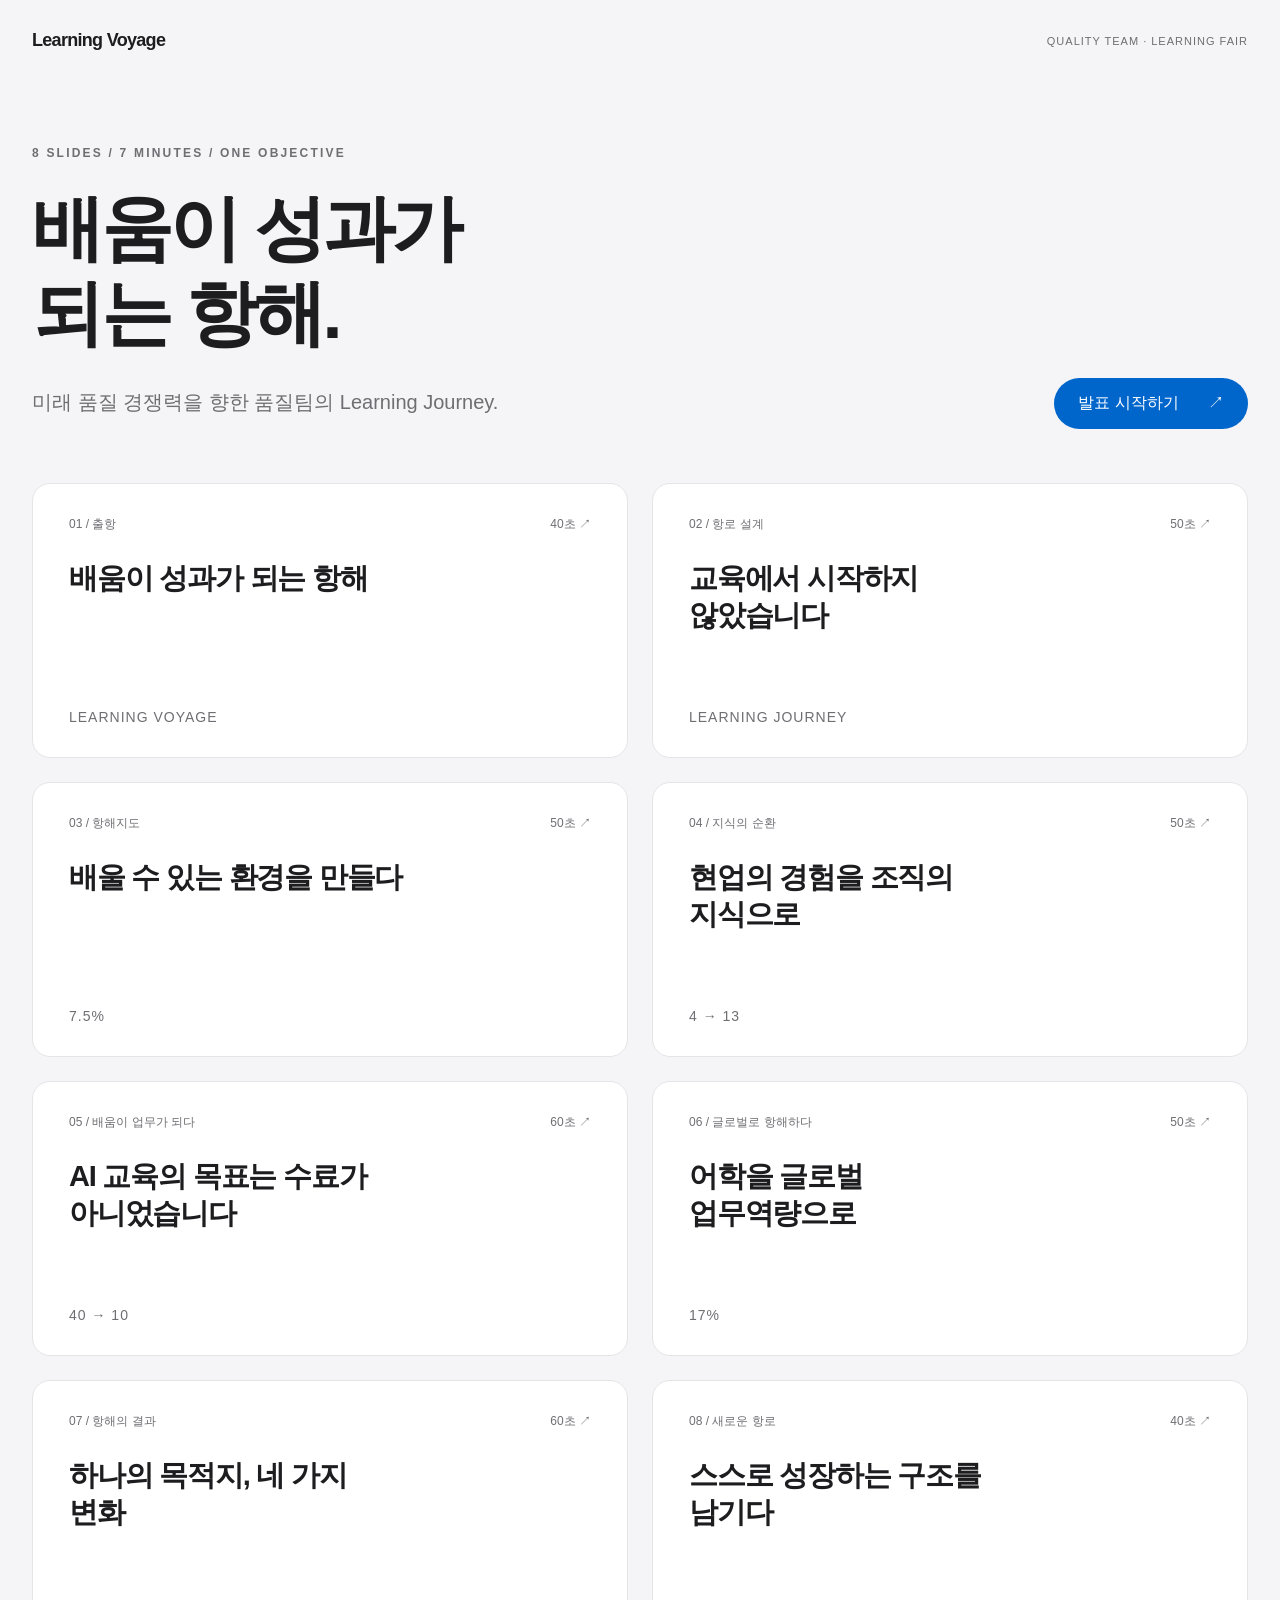
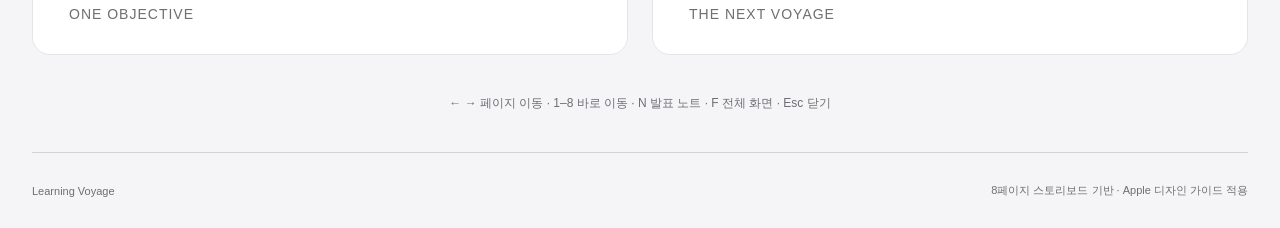
==== index.html @ b7f219a5 "Add eight-page Learning Voyage web presentation" ====
<!doctype html><html lang="ko"><head><meta charset="utf-8"><meta name="viewport" content="width=device-width,initial-scale=1"><title>Learning Voyage — 러닝페어</title><link rel="stylesheet" href="assets/style.css"></head><body class="overview"><header><a href="index.html">Learning Voyage</a><span>QUALITY TEAM · LEARNING FAIR</span></header><main><p class="eyebrow">8 SLIDES / 7 MINUTES / ONE OBJECTIVE</p><h1>배움이 성과가<br>되는 항해.</h1><div class="overview-intro"><p>미래 품질 경쟁력을 향한 품질팀의 Learning Journey.</p><a class="start" href="slide-01.html">발표 시작하기 <span>↗</span></a></div><div class="overview-grid"><a class="overview-card light" href="slide-01.html"><div><span>01 / 출항</span><span>40초 ↗</span></div><h2>배움이 성과가 되는 항해</h2><span class="card-caption">LEARNING VOYAGE</span></a><a class="overview-card light" href="slide-02.html"><div><span>02 / 항로 설계</span><span>50초 ↗</span></div><h2>교육에서 시작하지 않았습니다</h2><span class="card-caption">LEARNING JOURNEY</span></a><a class="overview-card light" href="slide-03.html"><div><span>03 / 항해지도</span><span>50초 ↗</span></div><h2>배울 수 있는 환경을 만들다</h2><span class="card-caption">7.5%</span></a><a class="overview-card light" href="slide-04.html"><div><span>04 / 지식의 순환</span><span>50초 ↗</span></div><h2>현업의 경험을 조직의 지식으로</h2><span class="card-caption">4 → 13</span></a><a class="overview-card light" href="slide-05.html"><div><span>05 / 배움이 업무가 되다</span><span>60초 ↗</span></div><h2>AI 교육의 목표는 수료가 아니었습니다</h2><span class="card-caption">40 → 10</span></a><a class="overview-card light" href="slide-06.html"><div><span>06 / 글로벌로 항해하다</span><span>50초 ↗</span></div><h2>어학을 글로벌 업무역량으로</h2><span class="card-caption">17%</span></a><a class="overview-card light" href="slide-07.html"><div><span>07 / 항해의 결과</span><span>60초 ↗</span></div><h2>하나의 목적지, 네 가지 변화</h2><span class="card-caption">ONE OBJECTIVE</span></a><a class="overview-card light" href="slide-08.html"><div><span>08 / 새로운 항로</span><span>40초 ↗</span></div><h2>스스로 성장하는 구조를 남기다</h2><span class="card-caption">THE NEXT VOYAGE</span></a></div><p class="help">← → 페이지 이동 · 1–8 바로 이동 · N 발표 노트 · F 전체 화면 · Esc 닫기</p></main><footer>Learning Voyage <span>8페이지 스토리보드 기반 · Apple 디자인 가이드 적용</span></footer></body></html>
---- assets/style.css ----
:root{--blue:#0066cc;--ink:#1d1d1f;--muted:#6e6e73;--paper:#f5f5f7;--line:#d2d2d7;--white:#fff;--dark:#272729}*{box-sizing:border-box}body{margin:0;color:var(--ink);font-family:-apple-system,BlinkMacSystemFont,'SF Pro Display','Segoe UI','Noto Sans CJK KR','Malgun Gothic',sans-serif;-webkit-font-smoothing:antialiased}a{color:inherit;text-decoration:none}button{font:inherit;cursor:pointer}a:focus-visible,button:focus-visible{outline:3px solid var(--blue);outline-offset:5px}button:active,.start:active{transform:scale(.95)}p,h1,h2,h3{margin:0}h1,h2,h3,strong,b{font-weight:600}h1{font-size:56px;letter-spacing:-2.7px;line-height:1.18;word-break:keep-all}h2{font-size:32px;line-height:1.3;letter-spacing:-1.2px}h3{font-size:21px;line-height:1.3;letter-spacing:-.6px}p{line-height:1.47}.presentation{background:#e8e8ed}.stage{height:calc(100dvh - 76px);min-height:400px;display:flex;align-items:center;justify-content:center;overflow:hidden}.slide{width:1440px;height:810px;flex-shrink:0;position:relative;padding:108px 80px 76px;background:var(--white);overflow:hidden;transform-origin:center center}.parchment{background:var(--paper)}.dark{background:var(--dark);color:var(--white);--blue:#2997ff;--muted:#b7b7bf;--line:#4b4b50}.slide-header,.slide-footer{position:absolute;left:80px;right:80px;display:flex;align-items:center;justify-content:space-between;font-size:13px;letter-spacing:.1px}.slide-header{top:33px}.slide-header>a{font-weight:600;font-size:16px;letter-spacing:-.4px}.slide-header a span{font-weight:400;color:var(--muted);margin-left:9px;font-size:13px}.slide-header>span{color:var(--muted)}.slide-footer{bottom:29px;color:var(--muted);font-size:11px;letter-spacing:1px}.slide-footer span:nth-child(2){letter-spacing:0}.eyebrow{font-size:12px;letter-spacing:2.2px;font-weight:600;color:var(--muted);margin-bottom:23px}.lead{font-size:24px;line-height:1.5;letter-spacing:-.7px;color:var(--muted);margin-top:21px}.lead strong{color:var(--ink)}.hero-copy{position:relative;z-index:1}.hero-copy h1{font-size:72px;letter-spacing:-3.8px}.hero-copy .lead{margin-top:29px;font-size:23px}.sea{position:absolute;right:-10px;bottom:132px;width:1050px;height:490px;pointer-events:none}.capabilities{position:absolute;bottom:99px;left:80px;right:80px;display:flex;justify-content:space-between;align-items:center;border-top:1px solid var(--line);padding-top:27px;font-size:18px}.capabilities>span{color:var(--muted);font-size:13px}.direction{display:flex;align-items:center;gap:18px;margin-top:54px;font-size:17px}.direction>span:not(.direction-rule){color:var(--muted);font-size:13px}.direction-rule{height:1px;background:var(--line);flex:1;margin:0 25px}.flow{display:flex;list-style:none;padding:0;margin:42px 0 0;gap:22px}.flow li{flex:1;position:relative;border-top:1px solid var(--line);padding-top:20px;min-width:0}.flow li:not(:last-child):after{content:'→';position:absolute;right:-17px;top:40px;color:var(--muted);font-size:17px}.step{display:block;color:var(--muted);font-size:11px;margin-bottom:11px;letter-spacing:1px}.flow strong{font-size:17px;letter-spacing:-.5px;line-height:1.5;display:block;word-break:keep-all}.flow small{display:block;font-size:13px;font-weight:400;color:var(--muted);margin-top:7px}.takeaway{margin-top:61px;font-size:23px;letter-spacing:-.7px;color:var(--muted)}.takeaway strong{color:var(--ink)}.split{display:grid;grid-template-columns:1fr 1fr;gap:72px}.learning{margin-top:22px;gap:100px}.learning .lead{font-size:23px;margin-top:10px}.tools{display:grid;grid-template-columns:1fr 1fr;gap:24px;margin-top:30px}.tools>div{border-top:1px solid var(--line);padding-top:18px}.tools span{font-size:10px;letter-spacing:1.6px;color:var(--muted)}.tools h3{font-size:19px;margin-top:10px}.tools p{font-size:13px;color:var(--muted);margin-top:8px;word-break:keep-all}.label{font-size:14px;color:var(--muted)}.metric{font-size:120px;letter-spacing:-7px;font-weight:600;line-height:1.08;font-variant-numeric:tabular-nums}.metric>span{font-size:42px;letter-spacing:-2px;margin-left:8px}.metric-panel .metric{font-size:95px;margin:6px 0 14px}.bars>div{display:flex;align-items:center;gap:14px;height:27px;font-size:12px}.bars span{width:64px;flex-shrink:0}.bars i{display:block;height:8px;background:var(--ink);border-radius:8px;max-width:300px}.bars>div:nth-child(2) i{background:#b4b4bb;max-width:164px}.bars b{font-weight:400}.secondary-stat{margin-top:18px;font-size:24px;font-weight:600}.secondary-stat span{font-size:12px;color:var(--muted);font-weight:400;margin-left:10px}.compact{margin-top:30px}.compact li{padding-top:12px}.compact .step{margin-bottom:6px}.compact li:after{top:29px!important}.knowledge{margin-top:23px;grid-template-columns:1.05fr 1fr;gap:94px}.orbit{width:425px;height:325px;position:relative;margin-left:43px;border:1px solid var(--line);border-radius:50%}.orbit-center{position:absolute;inset:104px 35px auto;text-align:center}.orbit-center>span{font-size:10px;letter-spacing:2px;color:var(--muted)}.orbit-center h2{margin-top:10px}.orbit-center p{font-size:14px;color:var(--muted);margin-top:8px}.node{position:absolute;background:var(--white);padding:12px 15px;font-size:16px;white-space:nowrap}.n1{top:-22px;left:136px}.n2{top:60px;right:-56px}.n3{bottom:55px;right:-28px}.n4{bottom:-23px;left:150px}.n5{bottom:55px;left:-39px}.n6{top:60px;left:-43px}.orbit-arrow{position:absolute;right:1px;top:142px;font-size:28px;color:var(--muted);background:var(--white)}.mini-stats{display:flex;gap:70px;margin-top:3px}.mini-stats p{font-size:14px;color:var(--muted)}.mini-stats b{display:block;color:var(--ink);font-size:51px;letter-spacing:-2px;margin-bottom:4px}.mini-stats b span{font-size:17px;margin-left:6px;letter-spacing:-.5px}.paper-stat{border-top:1px solid var(--line);padding-top:26px;margin-top:28px}.paper-stat p{font-size:92px;line-height:1.2;letter-spacing:-5px;margin:7px 0 8px}.paper-stat p>span{color:#a1a1a6}.paper-stat i{font-size:44px;font-style:normal;color:var(--muted);vertical-align:middle;margin:0 25px}.paper-stat small{font-size:24px;margin-left:12px}.footnote{font-size:13px;color:var(--muted);margin-top:38px;text-align:center}.ai-metrics{display:grid;grid-template-columns:1fr 240px 1fr;align-items:center;gap:44px;margin-top:20px}.ai-metrics .metric{font-size:146px;letter-spacing:-9px}.ai-metrics h3{font-size:25px;margin-top:4px}.ai-metrics>div>p:not(.metric){font-size:15px;color:var(--muted);margin-top:10px}.conversion{color:var(--muted);padding-top:9px;text-align:center}.conversion span{font-size:13px}.conversion svg{width:220px;margin-top:17px;stroke:var(--blue);stroke-width:1.5;fill:none}.ai-flow{margin-top:40px}.global{margin-top:29px;gap:72px;grid-template-columns:1fr 1.15fr}.global-number{position:relative;text-align:center;height:345px;padding-top:42px}.global-number .metric{position:relative;font-size:145px;letter-spacing:-9px}.global-number h3{position:relative;font-size:25px;margin-top:10px}.global-number>p:last-child{position:relative;font-size:15px;color:var(--muted);margin-top:9px}.globe{position:absolute;left:calc(50% - 167px);top:0;width:334px;height:334px;border:1px solid var(--line);border-radius:50%;opacity:.55}.globe i{position:absolute;inset:0 75px;border:1px solid var(--line);border-radius:50%}.globe i:nth-child(2){inset:65px 0}.globe i:nth-child(3){inset:116px 0}.global-copy{padding-top:10px}.global-copy h2{font-size:30px}.global-copy .lead{font-size:21px;margin-top:13px}.global-steps{margin-top:24px}.global-steps p{display:flex;gap:18px;padding:12px 0;border-top:1px solid var(--line);font-size:15px}.global-steps b{font-size:12px;color:var(--muted);padding-top:3px}.objective{position:absolute;right:80px;top:204px;font-size:21px;letter-spacing:-.5px}.objective>span{display:block;letter-spacing:2px;font-size:11px;color:var(--muted);margin-bottom:12px}.scoreboard{margin-top:37px}.scoreboard>div{display:grid;grid-template-columns:1fr 1.1fr 1.6fr;align-items:center;padding:19px 20px;border-bottom:1px solid var(--line);gap:25px}.scoreboard .table-head{font-size:11px;color:var(--muted);padding:0 20px 13px;letter-spacing:1px}.scoreboard h3{font-size:21px}.scoreboard p{font-size:19px;color:var(--muted);letter-spacing:-.5px}.scoreboard strong{font-size:31px;line-height:1.25;letter-spacing:-1.2px}.scoreboard small{font-size:16px;font-weight:400;letter-spacing:-.5px;margin-left:6px}.kr{display:flex;align-items:center;justify-content:space-between;margin-top:30px}.kr>span{font-size:11px;letter-spacing:1.5px;color:var(--muted)}.kr p{font-size:17px}.page-8 .sea{width:870px;height:425px;right:0;bottom:160px}.page-8 h1{font-size:62px;position:relative;z-index:1}.closing-lead{font-size:23px;margin-top:29px;position:relative;z-index:1}.closing-route{position:absolute;left:80px;right:80px;bottom:155px;font-size:18px;display:flex;justify-content:space-between;align-items:center;letter-spacing:-.4px}.closing-route span{color:var(--muted)}.next{position:absolute;bottom:86px;left:80px;right:80px;border-top:1px solid var(--line);padding-top:23px;display:flex;align-items:center;justify-content:space-between;font-size:13px;color:var(--muted)}.next>span{font-size:10px;letter-spacing:1.5px}.controls{height:76px;display:flex;align-items:center;justify-content:center;gap:8px;font-size:13px;color:var(--ink)}.controls a,.controls button{display:inline-flex;align-items:center;justify-content:center;min-width:44px;height:44px;border:0;border-radius:24px;background:transparent;padding:0 14px}.controls a:first-child{margin-right:18px;gap:8px}.controls button:disabled{opacity:.25;cursor:default}.controls #notes-toggle{margin-left:18px;background:#fff}.counter{font-size:12px;color:var(--muted);padding:0 12px}.controls #fullscreen{font-size:23px}.controls a:hover,.controls button:not(:disabled):hover{background:#fff;color:var(--blue)}#notes{position:fixed;bottom:85px;left:50%;transform:translateX(-50%);width:min(760px,calc(100% - 32px));background:var(--white);border:1px solid var(--line);border-radius:18px;padding:28px 32px;z-index:10;max-height:60dvh;overflow:auto}#notes>div{display:flex;justify-content:space-between;align-items:center}#notes h2{font-size:20px;letter-spacing:-.5px}#notes h2 span{font-size:12px;color:var(--muted);font-weight:400;margin-left:12px}#notes p{font-size:17px;line-height:1.8;margin-top:12px;word-break:keep-all}#notes-close{border:0;background:var(--paper);width:44px;height:44px;border-radius:50%;font-size:24px}.overview{background:var(--paper)}.overview>header,.overview>footer{max-width:1280px;margin:auto;display:flex;align-items:center;justify-content:space-between;padding:30px 0;font-size:13px}.overview>header>a{font-size:18px;font-weight:600;letter-spacing:-.7px}.overview>header>span,.overview>footer{color:var(--muted);font-size:11px;letter-spacing:1px}.overview main{max-width:1280px;margin:64px auto 0}.overview h1{font-size:72px;letter-spacing:-3.5px}.overview-intro{display:flex;align-items:center;justify-content:space-between;margin-top:22px;margin-bottom:54px}.overview-intro p{font-size:20px;color:var(--muted)}.start{background:var(--blue);color:var(--white);border-radius:999px;padding:15px 24px;font-size:16px}.start>span{margin-left:25px}.overview-grid{display:grid;grid-template-columns:repeat(2,1fr);gap:24px}.overview-card{display:flex;flex-direction:column;min-height:275px;background:var(--white);padding:32px 36px;border-radius:18px;border:1px solid #e5e5e8}.overview-card.dark{background:var(--dark);border-color:var(--dark)}.overview-card>div{display:flex;justify-content:space-between;font-size:12px;color:var(--muted)}.overview-card h2{font-size:29px;max-width:340px;margin:27px 0;word-break:keep-all}.card-caption{font-size:14px;letter-spacing:1px;color:var(--muted);margin-top:auto}.overview-card:hover{outline:2px solid var(--blue)}.help{text-align:center;color:var(--muted);font-size:12px;margin:40px 0}.overview>footer{border-top:1px solid var(--line);letter-spacing:0}
@media(min-width:761px){html:fullscreen .stage{height:100dvh}html:fullscreen .controls{position:fixed;bottom:0;left:50%;transform:translateX(-50%);height:60px;background:#f5f5f7ef;border-radius:30px;opacity:0;transition:opacity .2s}html:fullscreen .controls:hover,html:fullscreen .controls:focus-within{opacity:1}}
@media(max-width:1350px){.overview>header,.overview main,.overview>footer{margin-left:32px;margin-right:32px}}
@media(max-width:760px){.stage{display:block;height:auto;min-height:0;overflow:visible}.slide{width:100%;height:auto;min-height:calc(100dvh - 70px);padding:96px 25px 100px;transform:none!important;overflow:hidden}.slide-header,.slide-footer{left:25px;right:25px}.slide-header{top:25px}.slide-header a span{display:none}.slide-header>span{font-size:11px}.slide-footer{font-size:9px;letter-spacing:.3px;bottom:28px}.eyebrow{font-size:10px;letter-spacing:1.4px;margin-bottom:21px}h1,.hero-copy h1,.page-8 h1{font-size:39px;letter-spacing:-1.9px}.lead{font-size:20px}.page-1 .sea,.page-8 .sea{position:relative;width:calc(100% + 100px);height:auto;right:auto;bottom:auto;margin:0 -45px}.capabilities{position:static;display:grid;grid-template-columns:1fr 1fr;gap:18px;font-size:13px;padding-top:20px}.capabilities>span{grid-column:1/-1}.direction{margin-top:30px;display:grid;grid-template-columns:1fr 1.1fr;font-size:15px;gap:13px}.direction-rule{display:none}.flow{display:grid;grid-template-columns:1fr 1fr;gap:24px;margin-top:32px}.flow li:not(:last-child):after{display:none}.flow strong{font-size:15px}.takeaway{margin-top:35px;font-size:19px}.split{grid-template-columns:1fr;gap:34px}.learning{margin-top:20px}.tools{gap:16px}.tools h3{font-size:17px}.metric-panel{padding-top:25px;border-top:1px solid var(--line)}.metric-panel .metric{font-size:85px}.compact{grid-template-columns:repeat(3,1fr)}.compact strong{font-size:13px}.knowledge{gap:36px;margin-top:50px}.orbit{width:260px;height:260px;margin:0 auto}.orbit-center{inset:86px 0 auto}.orbit-center h2{font-size:25px}.orbit-center>span{font-size:8px}.orbit-center p{font-size:12px}.node{font-size:12px;padding:8px}.n1{left:80px;top:-16px}.n2{right:-28px;top:50px}.n3{right:-16px;bottom:44px}.n4{left:92px;bottom:-15px}.n5{left:-23px;bottom:44px}.n6{left:-25px;top:50px}.orbit-arrow{right:-7px;top:117px;font-size:22px}.mini-stats{gap:40px;justify-content:center;margin-top:8px}.paper-stat{text-align:center}.paper-stat p{font-size:78px}.footnote{font-size:11px;margin-top:27px}.ai-metrics{grid-template-columns:1fr;gap:24px;text-align:center;margin-top:35px}.ai-metrics .metric{font-size:115px}.ai-metrics h3{font-size:23px}.conversion{padding:0}.conversion svg{width:100px;display:block;margin:10px auto 0}.ai-flow{grid-template-columns:1fr 1fr}.global{gap:25px}.global-number{height:310px}.globe{width:300px;height:300px;left:calc(50% - 150px)}.global-number .metric{font-size:125px}.global-copy h2{font-size:29px}.global-steps p{font-size:14px}.objective{position:static;margin-top:24px;font-size:18px}.objective>span{margin-bottom:8px}.scoreboard{margin-top:28px}.scoreboard .table-head{display:none}.scoreboard>div{grid-template-columns:1fr;padding:20px 0;gap:9px}.scoreboard h3{font-size:19px}.scoreboard p{font-size:15px}.scoreboard strong{font-size:30px}.scoreboard small{font-size:14px}.kr{display:grid;grid-template-columns:1fr 1fr;gap:15px}.kr>span{grid-column:1/-1}.kr p{font-size:14px}.closing-route{position:static;display:block;font-size:16px;line-height:2.2;word-break:keep-all}.closing-route span{padding:0 6px}.next{position:static;margin-top:26px;display:flex;flex-direction:column;align-items:flex-start;gap:12px;font-size:12px}.controls{position:sticky;bottom:0;height:70px;background:#e8e8edef;backdrop-filter:blur(20px);gap:0;z-index:3}.controls a,.controls button{padding:0 10px;min-width:40px}.controls a:first-child{margin-right:3px}.controls a:first-child span{display:none}.controls #notes-toggle{margin-left:5px;font-size:12px}.counter{padding:0 7px}#notes{bottom:80px;padding:22px}#notes p{font-size:15px}.overview>header,.overview main,.overview>footer{margin-left:24px;margin-right:24px}.overview>header>span{display:none}.overview main{margin-top:40px}.overview h1{font-size:46px;letter-spacing:-2px}.overview-intro{align-items:flex-start;flex-direction:column;gap:25px;margin-bottom:32px}.overview-intro p{font-size:17px;word-break:keep-all}.overview-grid{grid-template-columns:1fr;gap:16px}.overview-card{min-height:225px;padding:26px}.overview-card h2{font-size:26px}.help{line-height:2}.overview>footer{gap:24px;font-size:10px}.overview>footer span{max-width:180px;text-align:right}}
@page{size:384mm 216mm;margin:0}@media print{body.presentation{background:#fff}.stage{display:block;width:1440px;height:810px;overflow:hidden}.slide{transform:none!important;width:1440px!important;height:810px!important;print-color-adjust:exact;-webkit-print-color-adjust:exact}.controls,#notes{display:none!important}}
@media(prefers-reduced-motion:reduce){*{transition:none!important;scroll-behavior:auto!important}}
@media(max-width:760px){.page-1 .sea,.page-8 .sea{width:100%;margin:24px 0}}
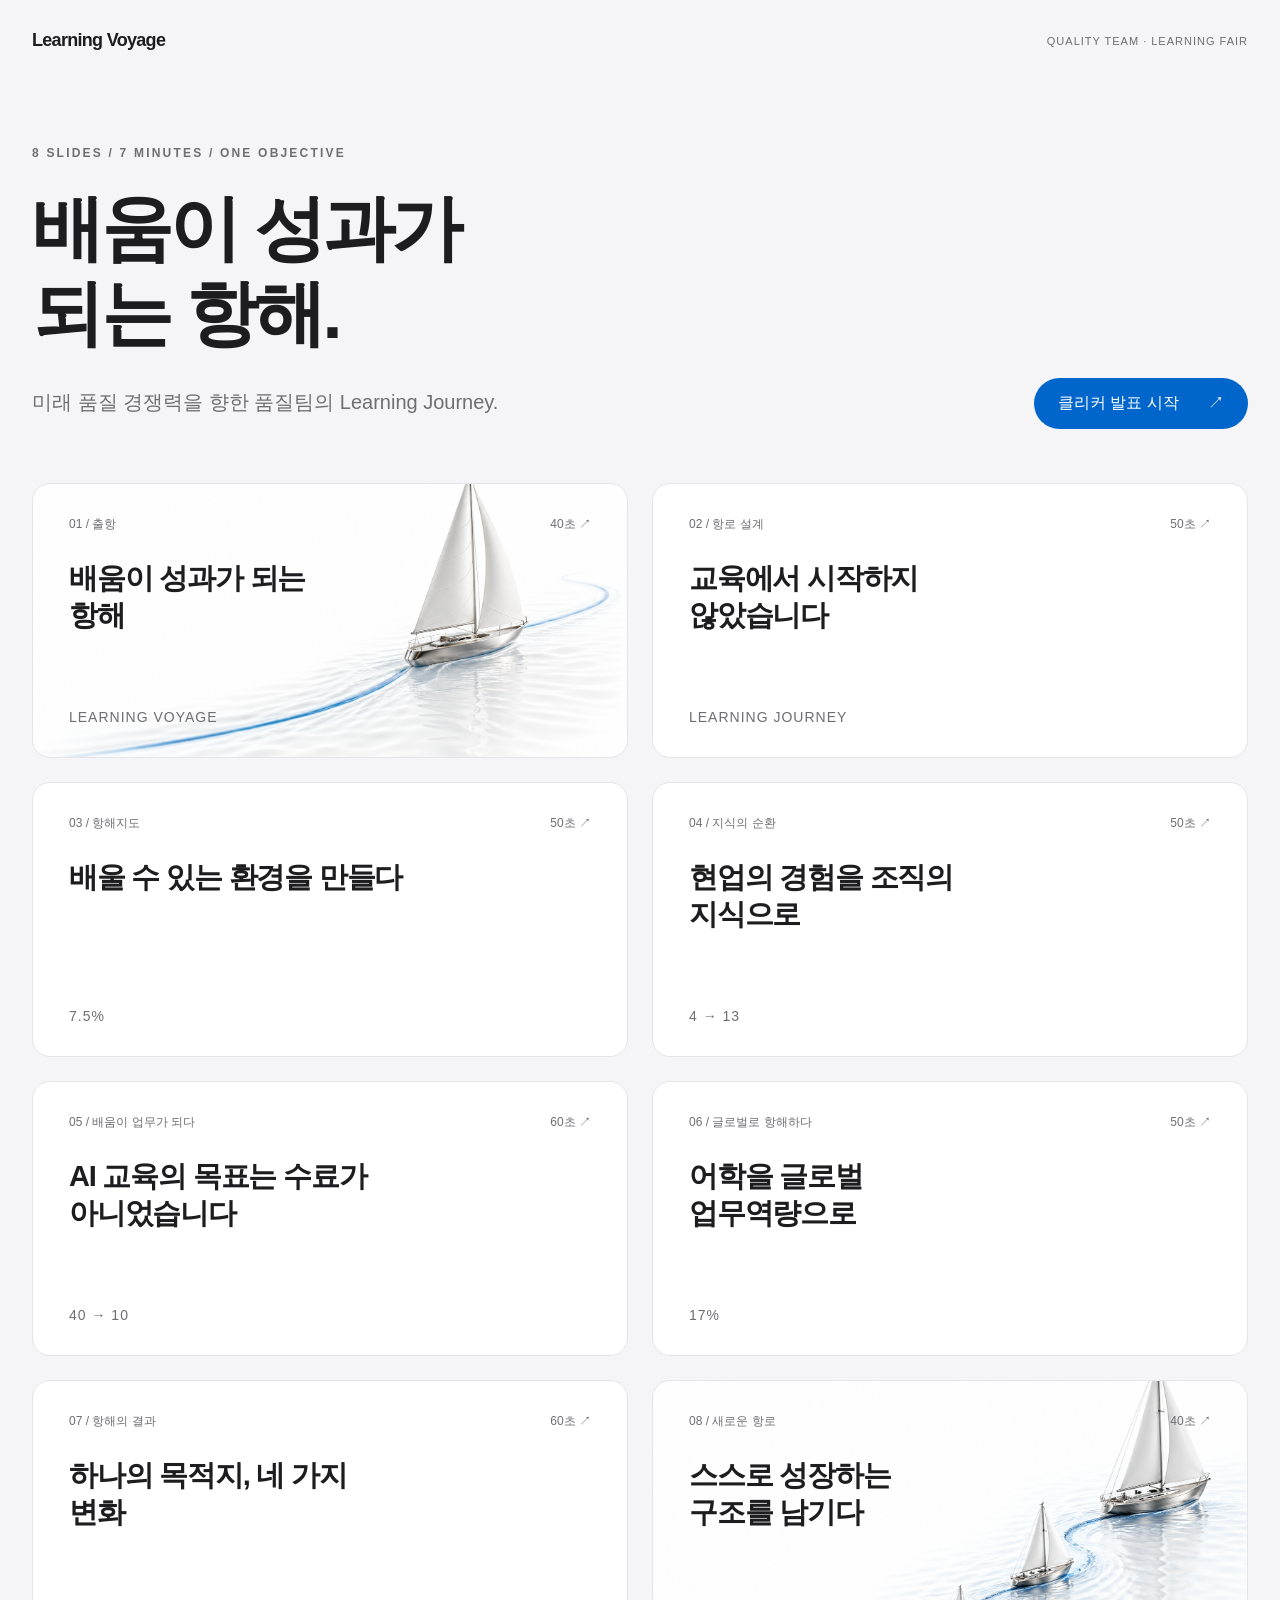
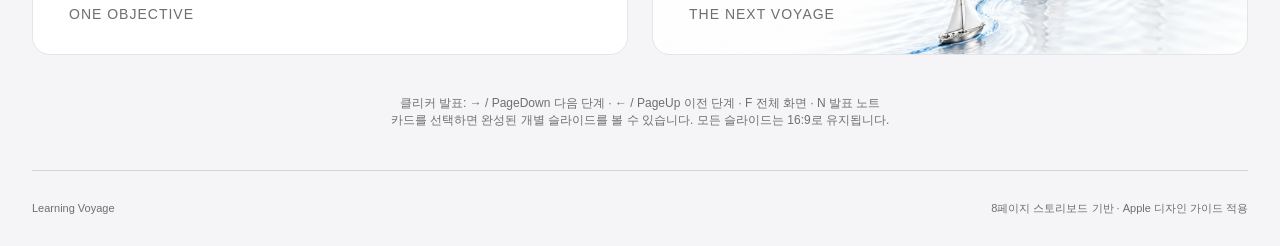
==== commit 296114e3: "Add clicker-controlled 16:9 presentation with visual builds and voyage imagery" ====
--- a/index.html
+++ b/index.html
@@ -1 +1 @@
-<!doctype html><html lang="ko"><head><meta charset="utf-8"><meta name="viewport" content="width=device-width,initial-scale=1"><title>Learning Voyage — 러닝페어</title><link rel="stylesheet" href="assets/style.css"></head><body class="overview"><header><a href="index.html">Learning Voyage</a><span>QUALITY TEAM · LEARNING FAIR</span></header><main><p class="eyebrow">8 SLIDES / 7 MINUTES / ONE OBJECTIVE</p><h1>배움이 성과가<br>되는 항해.</h1><div class="overview-intro"><p>미래 품질 경쟁력을 향한 품질팀의 Learning Journey.</p><a class="start" href="slide-01.html">발표 시작하기 <span>↗</span></a></div><div class="overview-grid"><a class="overview-card light" href="slide-01.html"><div><span>01 / 출항</span><span>40초 ↗</span></div><h2>배움이 성과가 되는 항해</h2><span class="card-caption">LEARNING VOYAGE</span></a><a class="overview-card light" href="slide-02.html"><div><span>02 / 항로 설계</span><span>50초 ↗</span></div><h2>교육에서 시작하지 않았습니다</h2><span class="card-caption">LEARNING JOURNEY</span></a><a class="overview-card light" href="slide-03.html"><div><span>03 / 항해지도</span><span>50초 ↗</span></div><h2>배울 수 있는 환경을 만들다</h2><span class="card-caption">7.5%</span></a><a class="overview-card light" href="slide-04.html"><div><span>04 / 지식의 순환</span><span>50초 ↗</span></div><h2>현업의 경험을 조직의 지식으로</h2><span class="card-caption">4 → 13</span></a><a class="overview-card light" href="slide-05.html"><div><span>05 / 배움이 업무가 되다</span><span>60초 ↗</span></div><h2>AI 교육의 목표는 수료가 아니었습니다</h2><span class="card-caption">40 → 10</span></a><a class="overview-card light" href="slide-06.html"><div><span>06 / 글로벌로 항해하다</span><span>50초 ↗</span></div><h2>어학을 글로벌 업무역량으로</h2><span class="card-caption">17%</span></a><a class="overview-card light" href="slide-07.html"><div><span>07 / 항해의 결과</span><span>60초 ↗</span></div><h2>하나의 목적지, 네 가지 변화</h2><span class="card-caption">ONE OBJECTIVE</span></a><a class="overview-card light" href="slide-08.html"><div><span>08 / 새로운 항로</span><span>40초 ↗</span></div><h2>스스로 성장하는 구조를 남기다</h2><span class="card-caption">THE NEXT VOYAGE</span></a></div><p class="help">← → 페이지 이동 · 1–8 바로 이동 · N 발표 노트 · F 전체 화면 · Esc 닫기</p></main><footer>Learning Voyage <span>8페이지 스토리보드 기반 · Apple 디자인 가이드 적용</span></footer></body></html>+<!doctype html><html lang="ko"><head><meta charset="utf-8"><meta name="viewport" content="width=device-width,initial-scale=1"><title>Learning Voyage — 러닝페어</title><link rel="stylesheet" href="assets/style.css"></head><body class="overview"><header><a href="index.html">Learning Voyage</a><span>QUALITY TEAM · LEARNING FAIR</span></header><main><p class="eyebrow">8 SLIDES / 7 MINUTES / ONE OBJECTIVE</p><h1>배움이 성과가<br>되는 항해.</h1><div class="overview-intro"><p>미래 품질 경쟁력을 향한 품질팀의 Learning Journey.</p><a class="start" href="present.html">클리커 발표 시작 <span>↗</span></a></div><div class="overview-grid"><a class="overview-card light hero-card" href="slide-01.html"><div><span>01 / 출항</span><span>40초 ↗</span></div><h2>배움이 성과가 되는 항해</h2><span class="card-caption">LEARNING VOYAGE</span></a><a class="overview-card light" href="slide-02.html"><div><span>02 / 항로 설계</span><span>50초 ↗</span></div><h2>교육에서 시작하지 않았습니다</h2><span class="card-caption">LEARNING JOURNEY</span></a><a class="overview-card light" href="slide-03.html"><div><span>03 / 항해지도</span><span>50초 ↗</span></div><h2>배울 수 있는 환경을 만들다</h2><span class="card-caption">7.5%</span></a><a class="overview-card light" href="slide-04.html"><div><span>04 / 지식의 순환</span><span>50초 ↗</span></div><h2>현업의 경험을 조직의 지식으로</h2><span class="card-caption">4 → 13</span></a><a class="overview-card light" href="slide-05.html"><div><span>05 / 배움이 업무가 되다</span><span>60초 ↗</span></div><h2>AI 교육의 목표는 수료가 아니었습니다</h2><span class="card-caption">40 → 10</span></a><a class="overview-card light" href="slide-06.html"><div><span>06 / 글로벌로 항해하다</span><span>50초 ↗</span></div><h2>어학을 글로벌 업무역량으로</h2><span class="card-caption">17%</span></a><a class="overview-card light" href="slide-07.html"><div><span>07 / 항해의 결과</span><span>60초 ↗</span></div><h2>하나의 목적지, 네 가지 변화</h2><span class="card-caption">ONE OBJECTIVE</span></a><a class="overview-card light fleet-card" href="slide-08.html"><div><span>08 / 새로운 항로</span><span>40초 ↗</span></div><h2>스스로 성장하는 구조를 남기다</h2><span class="card-caption">THE NEXT VOYAGE</span></a></div><p class="help">클리커 발표: → / PageDown 다음 단계 · ← / PageUp 이전 단계 · F 전체 화면 · N 발표 노트<br>카드를 선택하면 완성된 개별 슬라이드를 볼 수 있습니다. 모든 슬라이드는 16:9로 유지됩니다.</p></main><footer>Learning Voyage <span>8페이지 스토리보드 기반 · Apple 디자인 가이드 적용</span></footer></body></html>
--- a/assets/style.css
+++ b/assets/style.css
@@ -1,7 +1,12 @@
 :root{--blue:#0066cc;--ink:#1d1d1f;--muted:#6e6e73;--paper:#f5f5f7;--line:#d2d2d7;--white:#fff;--dark:#272729}*{box-sizing:border-box}body{margin:0;color:var(--ink);font-family:-apple-system,BlinkMacSystemFont,'SF Pro Display','Segoe UI','Noto Sans CJK KR','Malgun Gothic',sans-serif;-webkit-font-smoothing:antialiased}a{color:inherit;text-decoration:none}button{font:inherit;cursor:pointer}a:focus-visible,button:focus-visible{outline:3px solid var(--blue);outline-offset:5px}button:active,.start:active{transform:scale(.95)}p,h1,h2,h3{margin:0}h1,h2,h3,strong,b{font-weight:600}h1{font-size:56px;letter-spacing:-2.7px;line-height:1.18;word-break:keep-all}h2{font-size:32px;line-height:1.3;letter-spacing:-1.2px}h3{font-size:21px;line-height:1.3;letter-spacing:-.6px}p{line-height:1.47}.presentation{background:#e8e8ed}.stage{height:calc(100dvh - 76px);min-height:400px;display:flex;align-items:center;justify-content:center;overflow:hidden}.slide{width:1440px;height:810px;flex-shrink:0;position:relative;padding:108px 80px 76px;background:var(--white);overflow:hidden;transform-origin:center center}.parchment{background:var(--paper)}.dark{background:var(--dark);color:var(--white);--blue:#2997ff;--muted:#b7b7bf;--line:#4b4b50}.slide-header,.slide-footer{position:absolute;left:80px;right:80px;display:flex;align-items:center;justify-content:space-between;font-size:13px;letter-spacing:.1px}.slide-header{top:33px}.slide-header>a{font-weight:600;font-size:16px;letter-spacing:-.4px}.slide-header a span{font-weight:400;color:var(--muted);margin-left:9px;font-size:13px}.slide-header>span{color:var(--muted)}.slide-footer{bottom:29px;color:var(--muted);font-size:11px;letter-spacing:1px}.slide-footer span:nth-child(2){letter-spacing:0}.eyebrow{font-size:12px;letter-spacing:2.2px;font-weight:600;color:var(--muted);margin-bottom:23px}.lead{font-size:24px;line-height:1.5;letter-spacing:-.7px;color:var(--muted);margin-top:21px}.lead strong{color:var(--ink)}.hero-copy{position:relative;z-index:1}.hero-copy h1{font-size:72px;letter-spacing:-3.8px}.hero-copy .lead{margin-top:29px;font-size:23px}.sea{position:absolute;right:-10px;bottom:132px;width:1050px;height:490px;pointer-events:none}.capabilities{position:absolute;bottom:99px;left:80px;right:80px;display:flex;justify-content:space-between;align-items:center;border-top:1px solid var(--line);padding-top:27px;font-size:18px}.capabilities>span{color:var(--muted);font-size:13px}.direction{display:flex;align-items:center;gap:18px;margin-top:54px;font-size:17px}.direction>span:not(.direction-rule){color:var(--muted);font-size:13px}.direction-rule{height:1px;background:var(--line);flex:1;margin:0 25px}.flow{display:flex;list-style:none;padding:0;margin:42px 0 0;gap:22px}.flow li{flex:1;position:relative;border-top:1px solid var(--line);padding-top:20px;min-width:0}.flow li:not(:last-child):after{content:'→';position:absolute;right:-17px;top:40px;color:var(--muted);font-size:17px}.step{display:block;color:var(--muted);font-size:11px;margin-bottom:11px;letter-spacing:1px}.flow strong{font-size:17px;letter-spacing:-.5px;line-height:1.5;display:block;word-break:keep-all}.flow small{display:block;font-size:13px;font-weight:400;color:var(--muted);margin-top:7px}.takeaway{margin-top:61px;font-size:23px;letter-spacing:-.7px;color:var(--muted)}.takeaway strong{color:var(--ink)}.split{display:grid;grid-template-columns:1fr 1fr;gap:72px}.learning{margin-top:22px;gap:100px}.learning .lead{font-size:23px;margin-top:10px}.tools{display:grid;grid-template-columns:1fr 1fr;gap:24px;margin-top:30px}.tools>div{border-top:1px solid var(--line);padding-top:18px}.tools span{font-size:10px;letter-spacing:1.6px;color:var(--muted)}.tools h3{font-size:19px;margin-top:10px}.tools p{font-size:13px;color:var(--muted);margin-top:8px;word-break:keep-all}.label{font-size:14px;color:var(--muted)}.metric{font-size:120px;letter-spacing:-7px;font-weight:600;line-height:1.08;font-variant-numeric:tabular-nums}.metric>span{font-size:42px;letter-spacing:-2px;margin-left:8px}.metric-panel .metric{font-size:95px;margin:6px 0 14px}.bars>div{display:flex;align-items:center;gap:14px;height:27px;font-size:12px}.bars span{width:64px;flex-shrink:0}.bars i{display:block;height:8px;background:var(--ink);border-radius:8px;max-width:300px}.bars>div:nth-child(2) i{background:#b4b4bb;max-width:164px}.bars b{font-weight:400}.secondary-stat{margin-top:18px;font-size:24px;font-weight:600}.secondary-stat span{font-size:12px;color:var(--muted);font-weight:400;margin-left:10px}.compact{margin-top:30px}.compact li{padding-top:12px}.compact .step{margin-bottom:6px}.compact li:after{top:29px!important}.knowledge{margin-top:23px;grid-template-columns:1.05fr 1fr;gap:94px}.orbit{width:425px;height:325px;position:relative;margin-left:43px;border:1px solid var(--line);border-radius:50%}.orbit-center{position:absolute;inset:104px 35px auto;text-align:center}.orbit-center>span{font-size:10px;letter-spacing:2px;color:var(--muted)}.orbit-center h2{margin-top:10px}.orbit-center p{font-size:14px;color:var(--muted);margin-top:8px}.node{position:absolute;background:var(--white);padding:12px 15px;font-size:16px;white-space:nowrap}.n1{top:-22px;left:136px}.n2{top:60px;right:-56px}.n3{bottom:55px;right:-28px}.n4{bottom:-23px;left:150px}.n5{bottom:55px;left:-39px}.n6{top:60px;left:-43px}.orbit-arrow{position:absolute;right:1px;top:142px;font-size:28px;color:var(--muted);background:var(--white)}.mini-stats{display:flex;gap:70px;margin-top:3px}.mini-stats p{font-size:14px;color:var(--muted)}.mini-stats b{display:block;color:var(--ink);font-size:51px;letter-spacing:-2px;margin-bottom:4px}.mini-stats b span{font-size:17px;margin-left:6px;letter-spacing:-.5px}.paper-stat{border-top:1px solid var(--line);padding-top:26px;margin-top:28px}.paper-stat p{font-size:92px;line-height:1.2;letter-spacing:-5px;margin:7px 0 8px}.paper-stat p>span{color:#a1a1a6}.paper-stat i{font-size:44px;font-style:normal;color:var(--muted);vertical-align:middle;margin:0 25px}.paper-stat small{font-size:24px;margin-left:12px}.footnote{font-size:13px;color:var(--muted);margin-top:38px;text-align:center}.ai-metrics{display:grid;grid-template-columns:1fr 240px 1fr;align-items:center;gap:44px;margin-top:20px}.ai-metrics .metric{font-size:146px;letter-spacing:-9px}.ai-metrics h3{font-size:25px;margin-top:4px}.ai-metrics>div>p:not(.metric){font-size:15px;color:var(--muted);margin-top:10px}.conversion{color:var(--muted);padding-top:9px;text-align:center}.conversion span{font-size:13px}.conversion svg{width:220px;margin-top:17px;stroke:var(--blue);stroke-width:1.5;fill:none}.ai-flow{margin-top:40px}.global{margin-top:29px;gap:72px;grid-template-columns:1fr 1.15fr}.global-number{position:relative;text-align:center;height:345px;padding-top:42px}.global-number .metric{position:relative;font-size:145px;letter-spacing:-9px}.global-number h3{position:relative;font-size:25px;margin-top:10px}.global-number>p:last-child{position:relative;font-size:15px;color:var(--muted);margin-top:9px}.globe{position:absolute;left:calc(50% - 167px);top:0;width:334px;height:334px;border:1px solid var(--line);border-radius:50%;opacity:.55}.globe i{position:absolute;inset:0 75px;border:1px solid var(--line);border-radius:50%}.globe i:nth-child(2){inset:65px 0}.globe i:nth-child(3){inset:116px 0}.global-copy{padding-top:10px}.global-copy h2{font-size:30px}.global-copy .lead{font-size:21px;margin-top:13px}.global-steps{margin-top:24px}.global-steps p{display:flex;gap:18px;padding:12px 0;border-top:1px solid var(--line);font-size:15px}.global-steps b{font-size:12px;color:var(--muted);padding-top:3px}.objective{position:absolute;right:80px;top:204px;font-size:21px;letter-spacing:-.5px}.objective>span{display:block;letter-spacing:2px;font-size:11px;color:var(--muted);margin-bottom:12px}.scoreboard{margin-top:37px}.scoreboard>div{display:grid;grid-template-columns:1fr 1.1fr 1.6fr;align-items:center;padding:19px 20px;border-bottom:1px solid var(--line);gap:25px}.scoreboard .table-head{font-size:11px;color:var(--muted);padding:0 20px 13px;letter-spacing:1px}.scoreboard h3{font-size:21px}.scoreboard p{font-size:19px;color:var(--muted);letter-spacing:-.5px}.scoreboard strong{font-size:31px;line-height:1.25;letter-spacing:-1.2px}.scoreboard small{font-size:16px;font-weight:400;letter-spacing:-.5px;margin-left:6px}.kr{display:flex;align-items:center;justify-content:space-between;margin-top:30px}.kr>span{font-size:11px;letter-spacing:1.5px;color:var(--muted)}.kr p{font-size:17px}.page-8 .sea{width:870px;height:425px;right:0;bottom:160px}.page-8 h1{font-size:62px;position:relative;z-index:1}.closing-lead{font-size:23px;margin-top:29px;position:relative;z-index:1}.closing-route{position:absolute;left:80px;right:80px;bottom:155px;font-size:18px;display:flex;justify-content:space-between;align-items:center;letter-spacing:-.4px}.closing-route span{color:var(--muted)}.next{position:absolute;bottom:86px;left:80px;right:80px;border-top:1px solid var(--line);padding-top:23px;display:flex;align-items:center;justify-content:space-between;font-size:13px;color:var(--muted)}.next>span{font-size:10px;letter-spacing:1.5px}.controls{height:76px;display:flex;align-items:center;justify-content:center;gap:8px;font-size:13px;color:var(--ink)}.controls a,.controls button{display:inline-flex;align-items:center;justify-content:center;min-width:44px;height:44px;border:0;border-radius:24px;background:transparent;padding:0 14px}.controls a:first-child{margin-right:18px;gap:8px}.controls button:disabled{opacity:.25;cursor:default}.controls #notes-toggle{margin-left:18px;background:#fff}.counter{font-size:12px;color:var(--muted);padding:0 12px}.controls #fullscreen{font-size:23px}.controls a:hover,.controls button:not(:disabled):hover{background:#fff;color:var(--blue)}#notes{position:fixed;bottom:85px;left:50%;transform:translateX(-50%);width:min(760px,calc(100% - 32px));background:var(--white);border:1px solid var(--line);border-radius:18px;padding:28px 32px;z-index:10;max-height:60dvh;overflow:auto}#notes>div{display:flex;justify-content:space-between;align-items:center}#notes h2{font-size:20px;letter-spacing:-.5px}#notes h2 span{font-size:12px;color:var(--muted);font-weight:400;margin-left:12px}#notes p{font-size:17px;line-height:1.8;margin-top:12px;word-break:keep-all}#notes-close{border:0;background:var(--paper);width:44px;height:44px;border-radius:50%;font-size:24px}.overview{background:var(--paper)}.overview>header,.overview>footer{max-width:1280px;margin:auto;display:flex;align-items:center;justify-content:space-between;padding:30px 0;font-size:13px}.overview>header>a{font-size:18px;font-weight:600;letter-spacing:-.7px}.overview>header>span,.overview>footer{color:var(--muted);font-size:11px;letter-spacing:1px}.overview main{max-width:1280px;margin:64px auto 0}.overview h1{font-size:72px;letter-spacing:-3.5px}.overview-intro{display:flex;align-items:center;justify-content:space-between;margin-top:22px;margin-bottom:54px}.overview-intro p{font-size:20px;color:var(--muted)}.start{background:var(--blue);color:var(--white);border-radius:999px;padding:15px 24px;font-size:16px}.start>span{margin-left:25px}.overview-grid{display:grid;grid-template-columns:repeat(2,1fr);gap:24px}.overview-card{display:flex;flex-direction:column;min-height:275px;background:var(--white);padding:32px 36px;border-radius:18px;border:1px solid #e5e5e8}.overview-card.dark{background:var(--dark);border-color:var(--dark)}.overview-card>div{display:flex;justify-content:space-between;font-size:12px;color:var(--muted)}.overview-card h2{font-size:29px;max-width:340px;margin:27px 0;word-break:keep-all}.card-caption{font-size:14px;letter-spacing:1px;color:var(--muted);margin-top:auto}.overview-card:hover{outline:2px solid var(--blue)}.help{text-align:center;color:var(--muted);font-size:12px;margin:40px 0}.overview>footer{border-top:1px solid var(--line);letter-spacing:0}
-@media(min-width:761px){html:fullscreen .stage{height:100dvh}html:fullscreen .controls{position:fixed;bottom:0;left:50%;transform:translateX(-50%);height:60px;background:#f5f5f7ef;border-radius:30px;opacity:0;transition:opacity .2s}html:fullscreen .controls:hover,html:fullscreen .controls:focus-within{opacity:1}}
-@media(max-width:1350px){.overview>header,.overview main,.overview>footer{margin-left:32px;margin-right:32px}}
-@media(max-width:760px){.stage{display:block;height:auto;min-height:0;overflow:visible}.slide{width:100%;height:auto;min-height:calc(100dvh - 70px);padding:96px 25px 100px;transform:none!important;overflow:hidden}.slide-header,.slide-footer{left:25px;right:25px}.slide-header{top:25px}.slide-header a span{display:none}.slide-header>span{font-size:11px}.slide-footer{font-size:9px;letter-spacing:.3px;bottom:28px}.eyebrow{font-size:10px;letter-spacing:1.4px;margin-bottom:21px}h1,.hero-copy h1,.page-8 h1{font-size:39px;letter-spacing:-1.9px}.lead{font-size:20px}.page-1 .sea,.page-8 .sea{position:relative;width:calc(100% + 100px);height:auto;right:auto;bottom:auto;margin:0 -45px}.capabilities{position:static;display:grid;grid-template-columns:1fr 1fr;gap:18px;font-size:13px;padding-top:20px}.capabilities>span{grid-column:1/-1}.direction{margin-top:30px;display:grid;grid-template-columns:1fr 1.1fr;font-size:15px;gap:13px}.direction-rule{display:none}.flow{display:grid;grid-template-columns:1fr 1fr;gap:24px;margin-top:32px}.flow li:not(:last-child):after{display:none}.flow strong{font-size:15px}.takeaway{margin-top:35px;font-size:19px}.split{grid-template-columns:1fr;gap:34px}.learning{margin-top:20px}.tools{gap:16px}.tools h3{font-size:17px}.metric-panel{padding-top:25px;border-top:1px solid var(--line)}.metric-panel .metric{font-size:85px}.compact{grid-template-columns:repeat(3,1fr)}.compact strong{font-size:13px}.knowledge{gap:36px;margin-top:50px}.orbit{width:260px;height:260px;margin:0 auto}.orbit-center{inset:86px 0 auto}.orbit-center h2{font-size:25px}.orbit-center>span{font-size:8px}.orbit-center p{font-size:12px}.node{font-size:12px;padding:8px}.n1{left:80px;top:-16px}.n2{right:-28px;top:50px}.n3{right:-16px;bottom:44px}.n4{left:92px;bottom:-15px}.n5{left:-23px;bottom:44px}.n6{left:-25px;top:50px}.orbit-arrow{right:-7px;top:117px;font-size:22px}.mini-stats{gap:40px;justify-content:center;margin-top:8px}.paper-stat{text-align:center}.paper-stat p{font-size:78px}.footnote{font-size:11px;margin-top:27px}.ai-metrics{grid-template-columns:1fr;gap:24px;text-align:center;margin-top:35px}.ai-metrics .metric{font-size:115px}.ai-metrics h3{font-size:23px}.conversion{padding:0}.conversion svg{width:100px;display:block;margin:10px auto 0}.ai-flow{grid-template-columns:1fr 1fr}.global{gap:25px}.global-number{height:310px}.globe{width:300px;height:300px;left:calc(50% - 150px)}.global-number .metric{font-size:125px}.global-copy h2{font-size:29px}.global-steps p{font-size:14px}.objective{position:static;margin-top:24px;font-size:18px}.objective>span{margin-bottom:8px}.scoreboard{margin-top:28px}.scoreboard .table-head{display:none}.scoreboard>div{grid-template-columns:1fr;padding:20px 0;gap:9px}.scoreboard h3{font-size:19px}.scoreboard p{font-size:15px}.scoreboard strong{font-size:30px}.scoreboard small{font-size:14px}.kr{display:grid;grid-template-columns:1fr 1fr;gap:15px}.kr>span{grid-column:1/-1}.kr p{font-size:14px}.closing-route{position:static;display:block;font-size:16px;line-height:2.2;word-break:keep-all}.closing-route span{padding:0 6px}.next{position:static;margin-top:26px;display:flex;flex-direction:column;align-items:flex-start;gap:12px;font-size:12px}.controls{position:sticky;bottom:0;height:70px;background:#e8e8edef;backdrop-filter:blur(20px);gap:0;z-index:3}.controls a,.controls button{padding:0 10px;min-width:40px}.controls a:first-child{margin-right:3px}.controls a:first-child span{display:none}.controls #notes-toggle{margin-left:5px;font-size:12px}.counter{padding:0 7px}#notes{bottom:80px;padding:22px}#notes p{font-size:15px}.overview>header,.overview main,.overview>footer{margin-left:24px;margin-right:24px}.overview>header>span{display:none}.overview main{margin-top:40px}.overview h1{font-size:46px;letter-spacing:-2px}.overview-intro{align-items:flex-start;flex-direction:column;gap:25px;margin-bottom:32px}.overview-intro p{font-size:17px;word-break:keep-all}.overview-grid{grid-template-columns:1fr;gap:16px}.overview-card{min-height:225px;padding:26px}.overview-card h2{font-size:26px}.help{line-height:2}.overview>footer{gap:24px;font-size:10px}.overview>footer span{max-width:180px;text-align:right}}
-@page{size:384mm 216mm;margin:0}@media print{body.presentation{background:#fff}.stage{display:block;width:1440px;height:810px;overflow:hidden}.slide{transform:none!important;width:1440px!important;height:810px!important;print-color-adjust:exact;-webkit-print-color-adjust:exact}.controls,#notes{display:none!important}}
-@media(prefers-reduced-motion:reduce){*{transition:none!important;scroll-behavior:auto!important}}
-@media(max-width:760px){.page-1 .sea,.page-8 .sea{width:100%;margin:24px 0}}
+/* A fixed 1440 × 810 canvas at every viewport size. */
+.stage{height:calc(100dvh - 70px);min-height:0}.slide{isolation:isolate}.slide[hidden]{display:none!important}.controls{height:70px}.controls .play-link{background:var(--blue);color:white}.voyage-art{position:absolute;width:1130px;height:636px;object-fit:contain;right:-5px;top:64px;z-index:-1}.page-1 .hero-copy h1{font-size:68px}.page-1 .hero-copy .lead{max-width:460px}.page-1 .capabilities{background:#ffffffed;padding:24px 0 0}.destination{position:absolute;right:84px;top:140px;font-size:17px;display:flex;align-items:center;gap:14px;z-index:2}.destination small{display:block;font-size:9px;letter-spacing:1.2px;color:var(--muted);margin-top:7px}.destination-dot{width:10px;height:10px;background:var(--blue);border:7px solid #eaf3ff;box-sizing:content-box;border-radius:50%}.page-1 .destination{top:612px;right:103px}.page-8 .voyage-art{width:1050px;height:591px;top:56px;right:0}.page-8 .destination{top:520px;right:85px}.page-8 .closing-lead{max-width:420px}.page-8 .closing-route{background:#ffffffee;padding:17px 0;bottom:130px;font-size:17px}.page-8 .next{bottom:80px}.journey-rail{position:absolute;top:422px;left:80px;width:1280px;height:72px;fill:var(--blue)}.rail-base{stroke:var(--line);stroke-width:2}.rail-progress{stroke:var(--blue);stroke-width:2;stroke-dasharray:1;stroke-dashoffset:0;transition:stroke-dashoffset .8s ease}.page-2 .direction{margin-top:36px}.page-2 .flow{margin-top:104px}.page-2 .flow li{border-top:0;padding-top:0}.page-2 .flow li:after{display:none}.page-2 .takeaway{margin-top:39px}.tool-icon{width:37px;height:37px;display:block;fill:none;stroke:var(--blue);stroke-width:1.4;margin-bottom:9px}.page-3 .tools{margin-top:22px}.page-3 .tools>div{padding-top:14px}.page-3 .tools h3{margin-top:5px}.page-3 .compact{margin-top:31px}.page-3 .bars i{transform-origin:left;transition:transform .7s}.orbit-arcs{position:absolute;inset:0;width:100%;height:100%;pointer-events:none}.orbit-center h2{color:var(--blue)}.orbit .node{z-index:1;font-weight:600}.orbit-center{z-index:1}.page-4 .orbit{background:#fafafc}.page-4 .orbit-center p{color:var(--muted)}.page-4 .paper-stat strong{color:var(--blue)}.page-5 .ai-metrics{grid-template-columns:300px 420px 300px;gap:70px;margin-top:32px}.page-5 .ai-metrics .metric{font-size:121px}.page-5 .ai-metrics h3{font-size:23px}.page-5 .conversion{align-self:start;margin-top:4px}.page-5 .conversion svg{width:180px;height:25px;margin-top:8px}.page-5 .task-matrix{position:absolute;top:355px;left:462px;width:420px}.matrix-grid{display:grid;grid-template-columns:repeat(10,1fr);gap:8px}.task-tile{width:34px;height:40px;border-radius:8px;background:#f0f0f3;display:grid;place-items:center;transition:background .45s,transform .45s;color:#85858d}.task-tile svg{width:23px;height:23px;fill:none;stroke:currentColor;stroke-width:1.1}.team-task{background:var(--blue);color:#fff}.matrix-legend{display:flex;justify-content:space-between;margin-top:13px;font-size:12px;color:var(--muted)}.matrix-legend i{display:inline-block;width:8px;height:8px;border-radius:50%;background:var(--blue);margin-right:7px}.page-5 .ai-flow{margin-top:80px}.page-5 .ai-metrics>div:last-child .metric{color:var(--blue)}.global-sphere{position:absolute;width:390px;height:390px;left:calc(50% - 195px);top:-20px;fill:none;stroke:#dcdce3;stroke-width:1}.global-sphere .global-arc{stroke:var(--blue);stroke-width:1.6;stroke-dasharray:4 6}.global-sphere .global-point{fill:var(--blue);stroke:#fff;stroke-width:2}.page-6 .global-number .metric{font-size:130px;background:#ffffffb8;display:inline-block;border-radius:30px;padding:0 10px}.page-6 .global-number h3,.page-6 .global-number>p:last-child{background:#ffffffe0;width:max-content;margin-left:auto;margin-right:auto}.page-7 .scoreboard{display:grid;grid-template-columns:1fr 1fr;gap:18px;margin-top:37px}.page-7 .scoreboard .table-head{display:none}.page-7 .scoreboard>div{display:grid;grid-template-columns:1fr;gap:9px;padding:22px 28px;background:var(--paper);border:0;border-radius:18px;min-height:155px}.page-7 .scoreboard h3{font-size:18px}.page-7 .scoreboard p{font-size:15px}.page-7 .scoreboard strong{font-size:36px;color:var(--blue)}.page-7 .scoreboard small{color:var(--ink);font-size:15px}.page-7 .kr{margin-top:22px}
+/* Builds run only in the continuous presentation player. */
+.deck [data-reveal]{transition:opacity .42s ease,transform .55s cubic-bezier(.22,1,.36,1)}.deck .unrevealed{opacity:0!important;transform:translateY(12px);pointer-events:none;visibility:hidden}.deck .slide[data-build="0"] .rail-progress,.deck .slide[data-build="1"] .rail-progress{stroke-dashoffset:1}.deck .unrevealed .bars i{transform:scaleX(0)}.deck .page-5[data-build="0"] .team-task,.deck .page-5[data-build="1"] .team-task{background:#f0f0f3;color:#85858d}.deck .slide{animation:slide-in .35s ease}.deck .controls{gap:5px}.deck .controls .start-presenting{background:var(--blue);color:white;padding:0 20px}.build-status{font-size:11px;color:var(--muted);min-width:82px;text-align:center}.build-dots{display:flex;gap:5px;margin-right:14px}.build-dots i{width:5px;height:5px;border-radius:50%;background:#b7b7bf}.build-dots i.done{background:var(--blue)}.live-status{position:absolute;width:1px;height:1px;overflow:hidden;clip-path:inset(50%)}.deck .controls button[disabled]{opacity:.25}.blank-screen{position:fixed;inset:0;background:#fff;z-index:99}.blank-screen.black{background:#000}.deck #notes{bottom:80px}.deck-title{position:absolute;left:24px;font-size:12px;color:var(--muted)}html:fullscreen .stage{height:100dvh}html:fullscreen .controls{position:fixed;bottom:10px;left:50%;transform:translateX(-50%);height:54px;background:#f5f5f7f0;backdrop-filter:blur(20px);border-radius:30px;opacity:0;transition:opacity .2s;z-index:20;white-space:nowrap;padding:0 12px}html:fullscreen .controls:hover,html:fullscreen .controls:focus-within{opacity:1}html:fullscreen .stage{cursor:none}html:fullscreen #notes{bottom:75px}html:fullscreen .deck-title{display:none}.controls button[aria-pressed="true"]{color:var(--blue);background:#fff}.overview-card.hero-card{background-image:url('voyage-hero.png');background-size:cover;background-position:center}.overview-card.fleet-card{background-image:url('voyage-fleet.png');background-size:cover;background-position:center}.overview-card.hero-card h2,.overview-card.fleet-card h2{max-width:260px}.overview-intro .start{display:inline-block}.overview-actions{display:flex;align-items:center;gap:18px}.overview-actions>span{font-size:12px;color:var(--muted)}
+@keyframes slide-in{from{opacity:0}to{opacity:1}}
+@media(max-width:1350px){.overview>header,.overview main,.overview>footer{margin-left:32px;margin-right:32px}.deck-title{display:none}}
+@media(max-width:760px){.controls{gap:0;font-size:11px}.controls a,.controls button{min-width:36px;padding:0 8px}.controls a:first-child{margin-right:0}.controls a:first-child span,.build-status,.controls .play-link{display:none}.controls #notes-toggle{margin-left:4px}.counter{padding:0 5px}.build-dots{margin-right:3px;gap:3px}.deck .controls .start-presenting{padding:0 11px}.overview>header,.overview main,.overview>footer{margin-left:24px;margin-right:24px}.overview>header>span{display:none}.overview main{margin-top:40px}.overview h1{font-size:46px;letter-spacing:-2px}.overview-intro{align-items:flex-start;flex-direction:column;gap:25px;margin-bottom:32px}.overview-intro p{font-size:17px;word-break:keep-all}.overview-actions{align-items:flex-start;flex-direction:column;gap:12px}.overview-grid{grid-template-columns:1fr;gap:16px}.overview-card{min-height:225px;padding:26px}.overview-card h2{font-size:26px}.help{line-height:2}.overview>footer{gap:24px;font-size:10px}.overview>footer span{max-width:180px;text-align:right}#notes{padding:20px}#notes p{font-size:14px}#notes h2 span{font-size:10px}}
+@page{size:384mm 216mm;margin:0}@media print{body.presentation{background:#fff}.stage{display:block;width:1440px;height:auto;overflow:visible}.slide,.deck .slide{display:block!important;transform:none!important;width:1440px!important;height:810px!important;break-after:page;print-color-adjust:exact;-webkit-print-color-adjust:exact;animation:none}.deck .unrevealed{opacity:1!important;visibility:visible!important;transform:none}.deck .team-task{background:#0066cc!important;color:white!important}.controls,#notes,.blank-screen,.live-status{display:none!important}}
+@media(prefers-reduced-motion:reduce){*{transition:none!important;animation:none!important;scroll-behavior:auto!important}}
+.page-5 .conversion{position:absolute;left:462px;top:307px;width:420px;display:flex;gap:22px;align-items:center;margin:0;padding:0}.page-5 .conversion svg{flex:1;margin:0;height:24px}.page-5 .conversion span{white-space:nowrap;font-size:12px}.deck .controls #fullscreen{font-size:13px}html:fullscreen .controls:hover{opacity:0}html:fullscreen .controls-visible .controls,html:fullscreen .controls:focus-within{opacity:1}
+.page-5 .ai-metrics>div:last-child{grid-column:3}
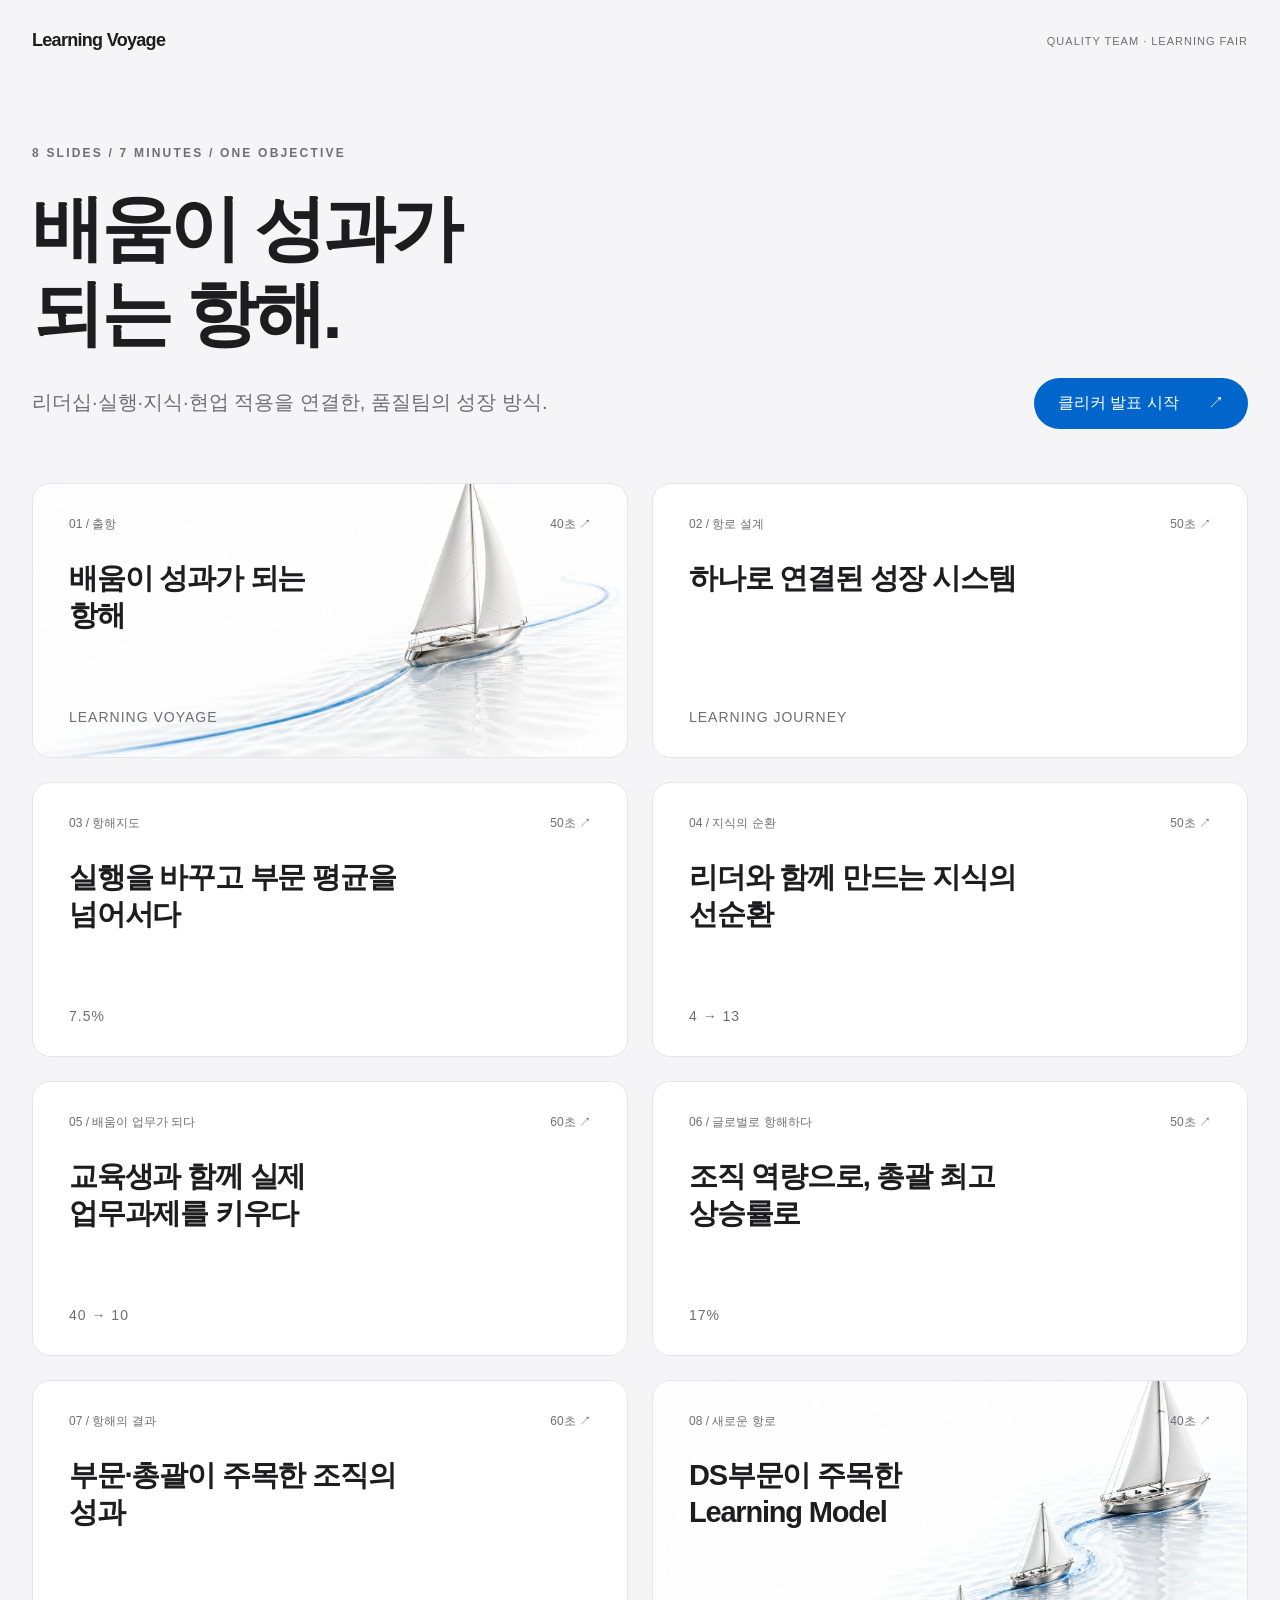
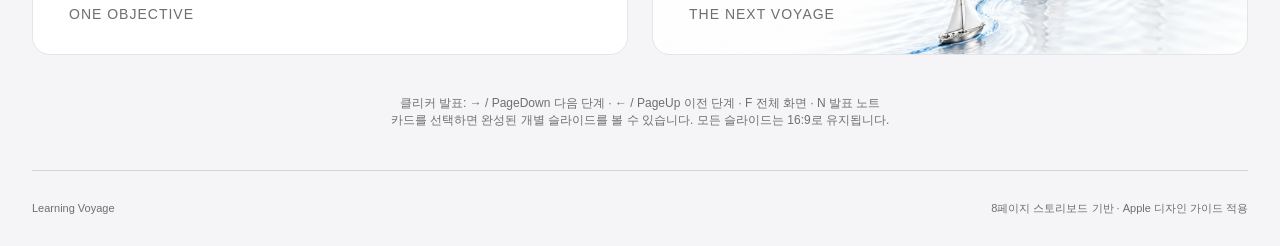
==== commit 971e9dfe: "Reframe learning story around organizational strength and illustrated systems" ====
--- a/index.html
+++ b/index.html
@@ -1 +1 @@
-<!doctype html><html lang="ko"><head><meta charset="utf-8"><meta name="viewport" content="width=device-width,initial-scale=1"><title>Learning Voyage — 러닝페어</title><link rel="stylesheet" href="assets/style.css"></head><body class="overview"><header><a href="index.html">Learning Voyage</a><span>QUALITY TEAM · LEARNING FAIR</span></header><main><p class="eyebrow">8 SLIDES / 7 MINUTES / ONE OBJECTIVE</p><h1>배움이 성과가<br>되는 항해.</h1><div class="overview-intro"><p>미래 품질 경쟁력을 향한 품질팀의 Learning Journey.</p><a class="start" href="present.html">클리커 발표 시작 <span>↗</span></a></div><div class="overview-grid"><a class="overview-card light hero-card" href="slide-01.html"><div><span>01 / 출항</span><span>40초 ↗</span></div><h2>배움이 성과가 되는 항해</h2><span class="card-caption">LEARNING VOYAGE</span></a><a class="overview-card light" href="slide-02.html"><div><span>02 / 항로 설계</span><span>50초 ↗</span></div><h2>교육에서 시작하지 않았습니다</h2><span class="card-caption">LEARNING JOURNEY</span></a><a class="overview-card light" href="slide-03.html"><div><span>03 / 항해지도</span><span>50초 ↗</span></div><h2>배울 수 있는 환경을 만들다</h2><span class="card-caption">7.5%</span></a><a class="overview-card light" href="slide-04.html"><div><span>04 / 지식의 순환</span><span>50초 ↗</span></div><h2>현업의 경험을 조직의 지식으로</h2><span class="card-caption">4 → 13</span></a><a class="overview-card light" href="slide-05.html"><div><span>05 / 배움이 업무가 되다</span><span>60초 ↗</span></div><h2>AI 교육의 목표는 수료가 아니었습니다</h2><span class="card-caption">40 → 10</span></a><a class="overview-card light" href="slide-06.html"><div><span>06 / 글로벌로 항해하다</span><span>50초 ↗</span></div><h2>어학을 글로벌 업무역량으로</h2><span class="card-caption">17%</span></a><a class="overview-card light" href="slide-07.html"><div><span>07 / 항해의 결과</span><span>60초 ↗</span></div><h2>하나의 목적지, 네 가지 변화</h2><span class="card-caption">ONE OBJECTIVE</span></a><a class="overview-card light fleet-card" href="slide-08.html"><div><span>08 / 새로운 항로</span><span>40초 ↗</span></div><h2>스스로 성장하는 구조를 남기다</h2><span class="card-caption">THE NEXT VOYAGE</span></a></div><p class="help">클리커 발표: → / PageDown 다음 단계 · ← / PageUp 이전 단계 · F 전체 화면 · N 발표 노트<br>카드를 선택하면 완성된 개별 슬라이드를 볼 수 있습니다. 모든 슬라이드는 16:9로 유지됩니다.</p></main><footer>Learning Voyage <span>8페이지 스토리보드 기반 · Apple 디자인 가이드 적용</span></footer></body></html>+<!doctype html><html lang="ko"><head><meta charset="utf-8"><meta name="viewport" content="width=device-width,initial-scale=1"><title>Learning Voyage — 러닝페어</title><link rel="stylesheet" href="assets/style.css"></head><body class="overview"><header><a href="index.html">Learning Voyage</a><span>QUALITY TEAM · LEARNING FAIR</span></header><main><p class="eyebrow">8 SLIDES / 7 MINUTES / ONE OBJECTIVE</p><h1>배움이 성과가<br>되는 항해.</h1><div class="overview-intro"><p>리더십·실행·지식·현업 적용을 연결한, 품질팀의 성장 방식.</p><a class="start" href="present.html">클리커 발표 시작 <span>↗</span></a></div><div class="overview-grid"><a class="overview-card light hero-card" href="slide-01.html"><div><span>01 / 출항</span><span>40초 ↗</span></div><h2>배움이 성과가 되는 항해</h2><span class="card-caption">LEARNING VOYAGE</span></a><a class="overview-card light" href="slide-02.html"><div><span>02 / 항로 설계</span><span>50초 ↗</span></div><h2>하나로 연결된 성장 시스템</h2><span class="card-caption">LEARNING JOURNEY</span></a><a class="overview-card light" href="slide-03.html"><div><span>03 / 항해지도</span><span>50초 ↗</span></div><h2>실행을 바꾸고 부문 평균을 넘어서다</h2><span class="card-caption">7.5%</span></a><a class="overview-card light" href="slide-04.html"><div><span>04 / 지식의 순환</span><span>50초 ↗</span></div><h2>리더와 함께 만드는 지식의 선순환</h2><span class="card-caption">4 → 13</span></a><a class="overview-card light" href="slide-05.html"><div><span>05 / 배움이 업무가 되다</span><span>60초 ↗</span></div><h2>교육생과 함께 실제 업무과제를 키우다</h2><span class="card-caption">40 → 10</span></a><a class="overview-card light" href="slide-06.html"><div><span>06 / 글로벌로 항해하다</span><span>50초 ↗</span></div><h2>조직 역량으로, 총괄 최고 상승률로</h2><span class="card-caption">17%</span></a><a class="overview-card light" href="slide-07.html"><div><span>07 / 항해의 결과</span><span>60초 ↗</span></div><h2>부문·총괄이 주목한 조직의 성과</h2><span class="card-caption">ONE OBJECTIVE</span></a><a class="overview-card light fleet-card" href="slide-08.html"><div><span>08 / 새로운 항로</span><span>40초 ↗</span></div><h2>DS부문이 주목한 Learning Model</h2><span class="card-caption">THE NEXT VOYAGE</span></a></div><p class="help">클리커 발표: → / PageDown 다음 단계 · ← / PageUp 이전 단계 · F 전체 화면 · N 발표 노트<br>카드를 선택하면 완성된 개별 슬라이드를 볼 수 있습니다. 모든 슬라이드는 16:9로 유지됩니다.</p></main><footer>Learning Voyage <span>8페이지 스토리보드 기반 · Apple 디자인 가이드 적용</span></footer></body></html>
--- a/assets/style.css
+++ b/assets/style.css
@@ -10,3 +10,6 @@
 @media(prefers-reduced-motion:reduce){*{transition:none!important;animation:none!important;scroll-behavior:auto!important}}
 .page-5 .conversion{position:absolute;left:462px;top:307px;width:420px;display:flex;gap:22px;align-items:center;margin:0;padding:0}.page-5 .conversion svg{flex:1;margin:0;height:24px}.page-5 .conversion span{white-space:nowrap;font-size:12px}.deck .controls #fullscreen{font-size:13px}html:fullscreen .controls:hover{opacity:0}html:fullscreen .controls-visible .controls,html:fullscreen .controls:focus-within{opacity:1}
 .page-5 .ai-metrics>div:last-child{grid-column:3}
+.slide h1 em{font-style:normal;color:var(--blue)}.benchmark-layout{display:grid;grid-template-columns:1.15fr 1fr;gap:100px;margin-top:35px}.chart-heading{font-size:17px;color:var(--muted);margin-bottom:20px}.benchmark-row{margin-top:22px}.benchmark-row>div:first-child{display:flex;justify-content:space-between;align-items:baseline}.benchmark-row strong,.benchmark-row>div>span{font-size:19px}.benchmark-row b{font-size:42px;letter-spacing:-2px;line-height:1.2}.benchmark-row b span{font-size:22px;margin-left:4px}.benchmark-row.ours{color:var(--blue)}.bar-track{height:20px;background:#f5f5f7;border-radius:5px;margin-top:12px}.bar-track i{height:100%;display:block;border-radius:5px;background:var(--blue)}.average .bar-track i{background:#b9b9c2}.average b{font-size:32px;color:var(--muted)}.chart-source{font-size:11px;color:var(--muted);margin-top:21px}.benchmark-result{padding-left:42px;border-left:1px solid var(--line)}.benchmark-multiplier{font-size:126px;letter-spacing:-7px;line-height:1.12;color:var(--blue);font-weight:600}.benchmark-multiplier>span{font-size:37px;letter-spacing:-1px;margin-left:12px}.difference{font-size:43px;letter-spacing:-2px;margin-top:0;font-weight:600}.difference>span{font-size:25px;margin-left:7px;letter-spacing:-1px}.difference small{font-size:14px;font-weight:400;color:var(--muted);letter-spacing:0;margin-left:20px}.benchmark-result .secondary-stat{font-size:26px;margin-top:16px}.benchmark-result .secondary-stat span{display:block;margin:3px 0 0;font-size:12px}.execution-strip{position:absolute;left:80px;right:80px;bottom:113px;display:flex;gap:22px;align-items:center;padding-top:22px;border-top:1px solid var(--line);font-size:17px}.execution-strip>span{font-size:12px;color:var(--muted);margin-right:13px}.execution-strip i{font-style:normal;color:var(--muted)}.execution-strip small{font-size:12px;color:var(--muted);margin-left:auto}.leader-proof{display:flex;flex-direction:column;gap:5px;margin-bottom:12px;border-left:3px solid var(--blue);padding-left:15px}.leader-proof span{font-size:9px;color:var(--muted);letter-spacing:1.4px}.leader-proof strong{font-size:20px}.page-4 .mini-stats b{font-size:39px}.page-4 .mini-stats{margin-top:0}.page-4 .paper-stat{padding-top:16px;margin-top:14px}.page-4 .paper-stat p{font-size:75px;margin:2px 0}.paper-growth{display:flex;gap:15px;align-items:center}.paper-growth>b{font-size:25px;color:var(--blue)}.paper-growth>span{font-size:12px;color:var(--muted)}.page-6 .rank-proof{color:var(--blue)!important;font-size:16px!important;font-weight:600}.evidence-board{display:grid;grid-template-columns:1fr 1fr;gap:16px;margin-top:32px}.evidence-board section{position:relative;background:#f5f5f7;border-radius:18px;padding:19px 25px;height:174px}.evidence-type{display:block;font-size:11px;color:var(--muted);margin-bottom:8px}.evidence-board h3{font-size:17px}.evidence-board section>strong{display:block;font-size:47px;letter-spacing:-2px;line-height:1.12;margin-top:8px;color:var(--blue)}.evidence-board small{font-size:22px;margin-left:7px;letter-spacing:-.5px}.evidence-board section>p{font-size:13px;color:var(--muted);margin-top:7px}.evidence-board p span{margin:0 8px}.evidence-tag{position:absolute;right:25px;top:75px;color:var(--blue);font-size:19px}.evidence-board .top-result{background:#edf5ff}.recognition-line{margin-top:20px;display:flex;align-items:center;gap:28px}.recognition-line>span{font-size:10px;letter-spacing:1px;color:var(--muted)}.recognition-line>strong{font-size:18px}.page-8 h1{font-size:53px}.page-8 .voyage-art{width:870px;height:489px;top:117px;right:0}.recognition-proof{position:absolute;left:80px;top:330px;max-width:610px}.recognition-proof>span{font-size:17px;color:var(--blue);font-weight:600}.recognition-proof h2{font-size:37px;margin-top:12px;letter-spacing:-1.5px}.recognition-proof p{font-size:17px;color:var(--muted);margin-top:18px;line-height:1.7}.recognition-pillars{position:absolute;left:80px;right:80px;bottom:135px;display:grid;grid-template-columns:repeat(3,1fr);background:#ffffffed;border-top:1px solid var(--line);padding-top:23px;gap:35px}.recognition-pillars>div{display:flex;align-items:center;gap:23px}.recognition-pillars span{font-size:10px;letter-spacing:1px;color:var(--blue)}.recognition-pillars strong{font-size:18px;line-height:1.5}.closing-evidence{position:absolute;left:80px;bottom:82px;font-size:20px;color:var(--muted);letter-spacing:-.5px}.closing-evidence strong{color:var(--ink)}
+figure{margin:0}.system-diagram{position:absolute;top:294px;left:100px;right:100px;height:312px}.system-diagram img{display:block;width:100%;height:100%;object-fit:contain}.system-pillars{position:absolute;left:80px;right:80px;top:632px;display:grid;grid-template-columns:repeat(3,1fr);gap:28px}.system-pillars>div{border-top:2px solid #d6e8f7;padding-top:14px}.system-pillars span{color:var(--blue);font-size:10px;letter-spacing:1.5px;display:block;margin-bottom:7px}.system-pillars strong{font-size:19px;letter-spacing:-.6px}.system-pillars p{font-size:12px;color:var(--muted);margin-top:6px}.system-message{position:absolute;left:80px;bottom:70px;font-size:16px;color:var(--muted)}.system-message strong{color:var(--ink)}.page-4 .knowledge{grid-template-columns:685px 1fr;gap:62px;margin-top:15px}.knowledge-illustration{width:685px;height:415px}.knowledge-illustration img{display:block;width:100%;height:100%;object-fit:contain}.page-4 .knowledge-stats{padding-top:16px}.page-4 .footnote{position:absolute;bottom:78px;left:80px;right:80px;margin:0;font-size:11px}.page-4 .mini-stats{gap:44px}.page-4 .paper-stat p{font-size:78px}.page-4 .paper-stat i{margin:0 15px}.page-5 .ai-metrics{margin-top:20px}.page-5 .ai-metrics .metric{font-size:102px}.page-5 .task-matrix{top:340px}.page-5 .matrix-grid{gap:6px}.page-5 .task-tile{height:31px;width:34px}.page-5 .task-tile svg{width:20px;height:20px}.page-5 .matrix-legend{margin-top:8px}.page-5 .conversion{top:303px}.pipeline-illustration{position:absolute;left:65px;right:65px;top:530px;height:200px;overflow:hidden}.pipeline-illustration img{position:absolute;width:1310px;height:auto;left:0;top:-106px}.ecosystem-illustration{position:absolute;left:62px;top:291px;width:720px;height:435px}.ecosystem-illustration img{width:100%;height:100%;object-fit:contain;display:block}.global-evidence{position:absolute;left:835px;top:313px;right:70px}.system-kicker{font-size:12px;color:var(--blue);margin-bottom:14px}.global-evidence h2{font-size:29px;line-height:1.35}.global-lead{font-size:17px;color:var(--muted);line-height:1.7;margin-top:16px}.global-metric{font-size:108px;line-height:1.05;color:var(--blue);letter-spacing:-5px;font-weight:600;margin-top:18px}.global-metric span{font-size:43px;margin-left:7px;letter-spacing:-2px}.global-rank{font-size:17px;color:var(--muted);margin-top:8px}.global-rank strong{display:block;font-size:23px;color:#07345e;margin-top:8px}.evidence-board h3{font-size:18px}.evidence-board .evidence-type{font-size:11px}.page-7 h1{font-size:52px}
+.system-pillars{top:610px}.pipeline-illustration{top:518px;height:235px}.pipeline-illustration img{top:-102px}
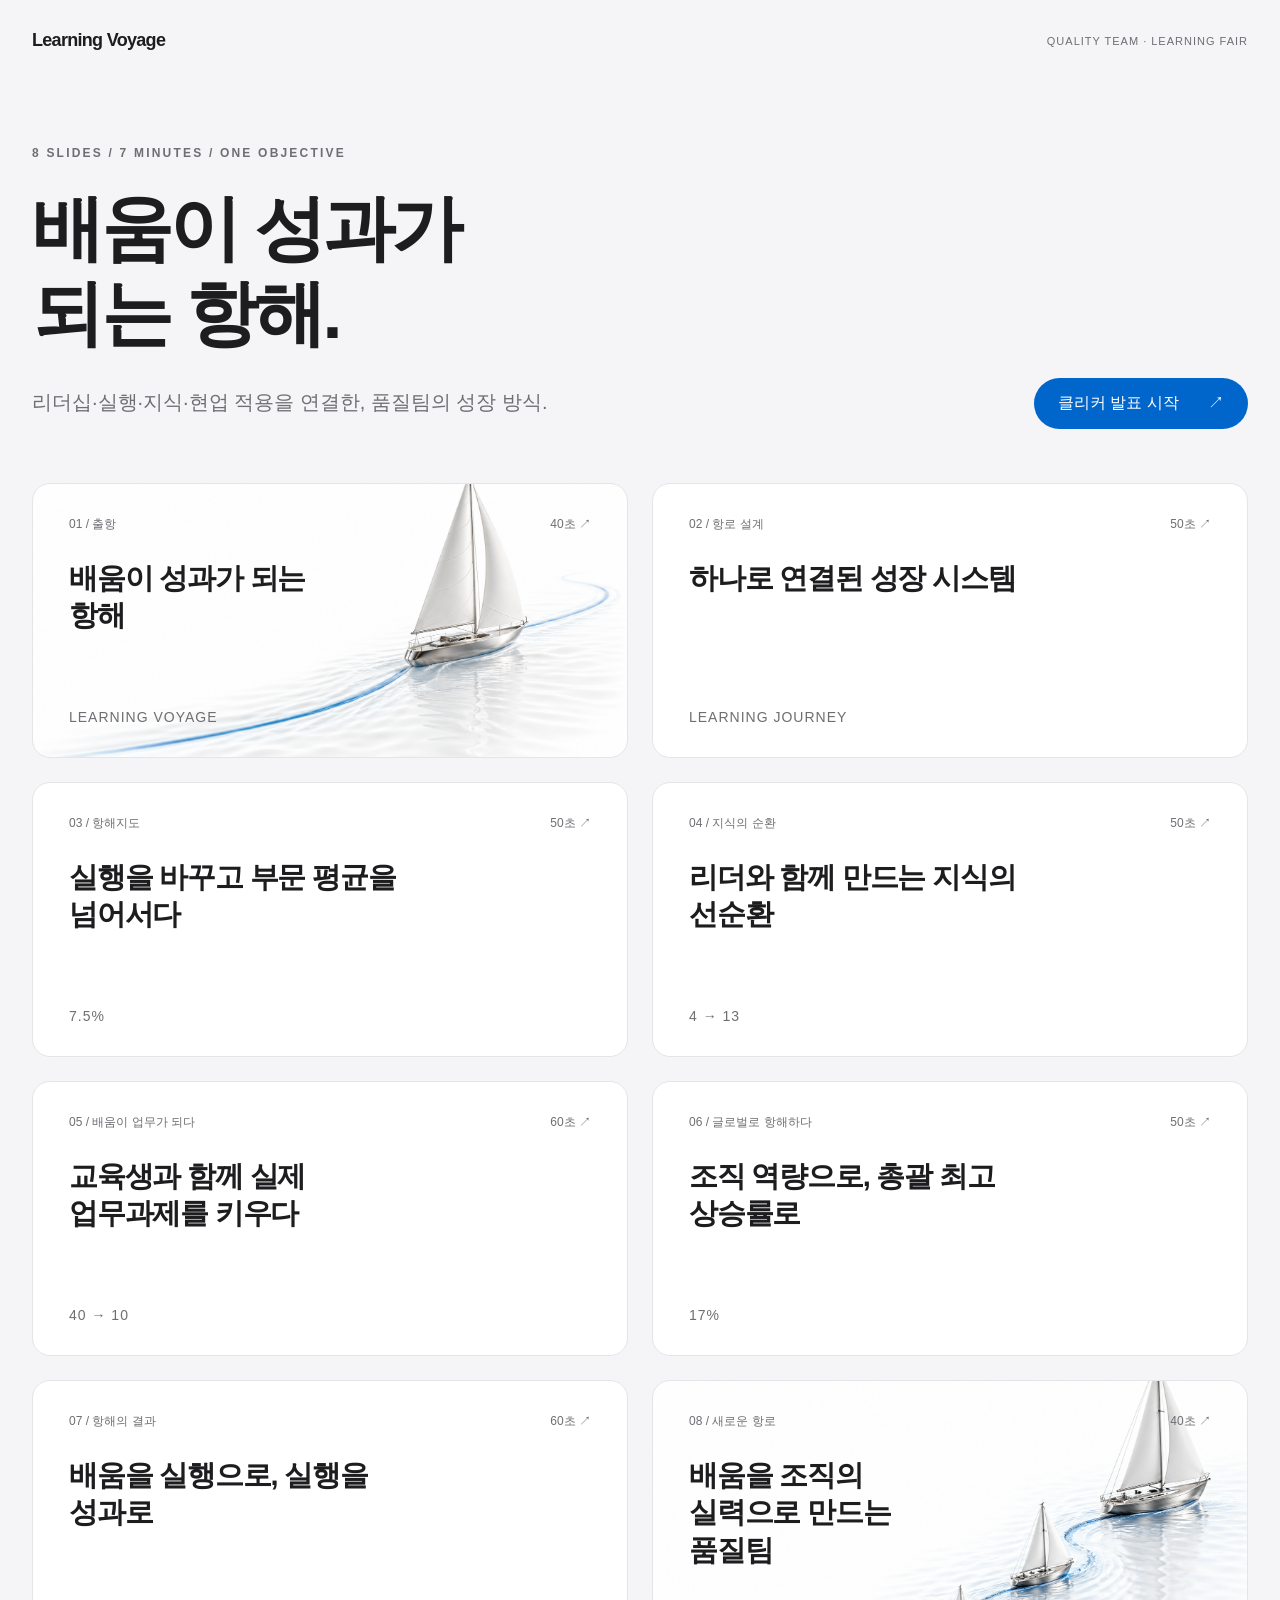
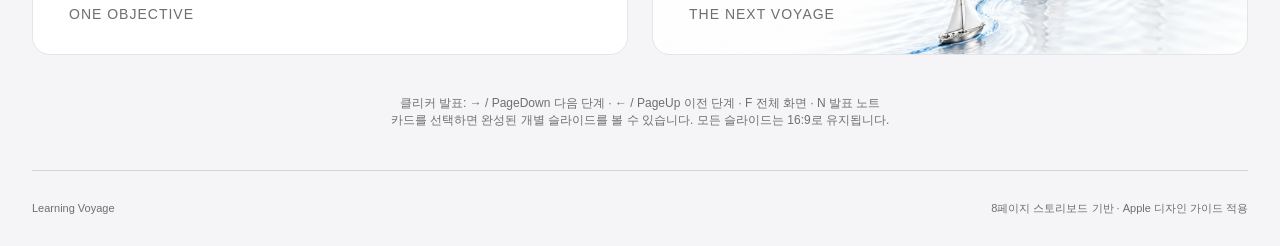
==== commit 6de35fde: "Center presentation on the team's own strengths and execution" ====
--- a/index.html
+++ b/index.html
@@ -1 +1 @@
-<!doctype html><html lang="ko"><head><meta charset="utf-8"><meta name="viewport" content="width=device-width,initial-scale=1"><title>Learning Voyage — 러닝페어</title><link rel="stylesheet" href="assets/style.css"></head><body class="overview"><header><a href="index.html">Learning Voyage</a><span>QUALITY TEAM · LEARNING FAIR</span></header><main><p class="eyebrow">8 SLIDES / 7 MINUTES / ONE OBJECTIVE</p><h1>배움이 성과가<br>되는 항해.</h1><div class="overview-intro"><p>리더십·실행·지식·현업 적용을 연결한, 품질팀의 성장 방식.</p><a class="start" href="present.html">클리커 발표 시작 <span>↗</span></a></div><div class="overview-grid"><a class="overview-card light hero-card" href="slide-01.html"><div><span>01 / 출항</span><span>40초 ↗</span></div><h2>배움이 성과가 되는 항해</h2><span class="card-caption">LEARNING VOYAGE</span></a><a class="overview-card light" href="slide-02.html"><div><span>02 / 항로 설계</span><span>50초 ↗</span></div><h2>하나로 연결된 성장 시스템</h2><span class="card-caption">LEARNING JOURNEY</span></a><a class="overview-card light" href="slide-03.html"><div><span>03 / 항해지도</span><span>50초 ↗</span></div><h2>실행을 바꾸고 부문 평균을 넘어서다</h2><span class="card-caption">7.5%</span></a><a class="overview-card light" href="slide-04.html"><div><span>04 / 지식의 순환</span><span>50초 ↗</span></div><h2>리더와 함께 만드는 지식의 선순환</h2><span class="card-caption">4 → 13</span></a><a class="overview-card light" href="slide-05.html"><div><span>05 / 배움이 업무가 되다</span><span>60초 ↗</span></div><h2>교육생과 함께 실제 업무과제를 키우다</h2><span class="card-caption">40 → 10</span></a><a class="overview-card light" href="slide-06.html"><div><span>06 / 글로벌로 항해하다</span><span>50초 ↗</span></div><h2>조직 역량으로, 총괄 최고 상승률로</h2><span class="card-caption">17%</span></a><a class="overview-card light" href="slide-07.html"><div><span>07 / 항해의 결과</span><span>60초 ↗</span></div><h2>부문·총괄이 주목한 조직의 성과</h2><span class="card-caption">ONE OBJECTIVE</span></a><a class="overview-card light fleet-card" href="slide-08.html"><div><span>08 / 새로운 항로</span><span>40초 ↗</span></div><h2>DS부문이 주목한 Learning Model</h2><span class="card-caption">THE NEXT VOYAGE</span></a></div><p class="help">클리커 발표: → / PageDown 다음 단계 · ← / PageUp 이전 단계 · F 전체 화면 · N 발표 노트<br>카드를 선택하면 완성된 개별 슬라이드를 볼 수 있습니다. 모든 슬라이드는 16:9로 유지됩니다.</p></main><footer>Learning Voyage <span>8페이지 스토리보드 기반 · Apple 디자인 가이드 적용</span></footer></body></html>+<!doctype html><html lang="ko"><head><meta charset="utf-8"><meta name="viewport" content="width=device-width,initial-scale=1"><title>Learning Voyage — 러닝페어</title><link rel="stylesheet" href="assets/style.css"></head><body class="overview"><header><a href="index.html">Learning Voyage</a><span>QUALITY TEAM · LEARNING FAIR</span></header><main><p class="eyebrow">8 SLIDES / 7 MINUTES / ONE OBJECTIVE</p><h1>배움이 성과가<br>되는 항해.</h1><div class="overview-intro"><p>리더십·실행·지식·현업 적용을 연결한, 품질팀의 성장 방식.</p><a class="start" href="present.html">클리커 발표 시작 <span>↗</span></a></div><div class="overview-grid"><a class="overview-card light hero-card" href="slide-01.html"><div><span>01 / 출항</span><span>40초 ↗</span></div><h2>배움이 성과가 되는 항해</h2><span class="card-caption">LEARNING VOYAGE</span></a><a class="overview-card light" href="slide-02.html"><div><span>02 / 항로 설계</span><span>50초 ↗</span></div><h2>하나로 연결된 성장 시스템</h2><span class="card-caption">LEARNING JOURNEY</span></a><a class="overview-card light" href="slide-03.html"><div><span>03 / 항해지도</span><span>50초 ↗</span></div><h2>실행을 바꾸고 부문 평균을 넘어서다</h2><span class="card-caption">7.5%</span></a><a class="overview-card light" href="slide-04.html"><div><span>04 / 지식의 순환</span><span>50초 ↗</span></div><h2>리더와 함께 만드는 지식의 선순환</h2><span class="card-caption">4 → 13</span></a><a class="overview-card light" href="slide-05.html"><div><span>05 / 배움이 업무가 되다</span><span>60초 ↗</span></div><h2>교육생과 함께 실제 업무과제를 키우다</h2><span class="card-caption">40 → 10</span></a><a class="overview-card light" href="slide-06.html"><div><span>06 / 글로벌로 항해하다</span><span>50초 ↗</span></div><h2>조직 역량으로, 총괄 최고 상승률로</h2><span class="card-caption">17%</span></a><a class="overview-card light" href="slide-07.html"><div><span>07 / 항해의 결과</span><span>60초 ↗</span></div><h2>배움을 실행으로, 실행을 성과로</h2><span class="card-caption">ONE OBJECTIVE</span></a><a class="overview-card light fleet-card" href="slide-08.html"><div><span>08 / 새로운 항로</span><span>40초 ↗</span></div><h2>배움을 조직의 실력으로 만드는 품질팀</h2><span class="card-caption">THE NEXT VOYAGE</span></a></div><p class="help">클리커 발표: → / PageDown 다음 단계 · ← / PageUp 이전 단계 · F 전체 화면 · N 발표 노트<br>카드를 선택하면 완성된 개별 슬라이드를 볼 수 있습니다. 모든 슬라이드는 16:9로 유지됩니다.</p></main><footer>Learning Voyage <span>8페이지 스토리보드 기반 · Apple 디자인 가이드 적용</span></footer></body></html>
--- a/assets/style.css
+++ b/assets/style.css
@@ -13,3 +13,4 @@
 .slide h1 em{font-style:normal;color:var(--blue)}.benchmark-layout{display:grid;grid-template-columns:1.15fr 1fr;gap:100px;margin-top:35px}.chart-heading{font-size:17px;color:var(--muted);margin-bottom:20px}.benchmark-row{margin-top:22px}.benchmark-row>div:first-child{display:flex;justify-content:space-between;align-items:baseline}.benchmark-row strong,.benchmark-row>div>span{font-size:19px}.benchmark-row b{font-size:42px;letter-spacing:-2px;line-height:1.2}.benchmark-row b span{font-size:22px;margin-left:4px}.benchmark-row.ours{color:var(--blue)}.bar-track{height:20px;background:#f5f5f7;border-radius:5px;margin-top:12px}.bar-track i{height:100%;display:block;border-radius:5px;background:var(--blue)}.average .bar-track i{background:#b9b9c2}.average b{font-size:32px;color:var(--muted)}.chart-source{font-size:11px;color:var(--muted);margin-top:21px}.benchmark-result{padding-left:42px;border-left:1px solid var(--line)}.benchmark-multiplier{font-size:126px;letter-spacing:-7px;line-height:1.12;color:var(--blue);font-weight:600}.benchmark-multiplier>span{font-size:37px;letter-spacing:-1px;margin-left:12px}.difference{font-size:43px;letter-spacing:-2px;margin-top:0;font-weight:600}.difference>span{font-size:25px;margin-left:7px;letter-spacing:-1px}.difference small{font-size:14px;font-weight:400;color:var(--muted);letter-spacing:0;margin-left:20px}.benchmark-result .secondary-stat{font-size:26px;margin-top:16px}.benchmark-result .secondary-stat span{display:block;margin:3px 0 0;font-size:12px}.execution-strip{position:absolute;left:80px;right:80px;bottom:113px;display:flex;gap:22px;align-items:center;padding-top:22px;border-top:1px solid var(--line);font-size:17px}.execution-strip>span{font-size:12px;color:var(--muted);margin-right:13px}.execution-strip i{font-style:normal;color:var(--muted)}.execution-strip small{font-size:12px;color:var(--muted);margin-left:auto}.leader-proof{display:flex;flex-direction:column;gap:5px;margin-bottom:12px;border-left:3px solid var(--blue);padding-left:15px}.leader-proof span{font-size:9px;color:var(--muted);letter-spacing:1.4px}.leader-proof strong{font-size:20px}.page-4 .mini-stats b{font-size:39px}.page-4 .mini-stats{margin-top:0}.page-4 .paper-stat{padding-top:16px;margin-top:14px}.page-4 .paper-stat p{font-size:75px;margin:2px 0}.paper-growth{display:flex;gap:15px;align-items:center}.paper-growth>b{font-size:25px;color:var(--blue)}.paper-growth>span{font-size:12px;color:var(--muted)}.page-6 .rank-proof{color:var(--blue)!important;font-size:16px!important;font-weight:600}.evidence-board{display:grid;grid-template-columns:1fr 1fr;gap:16px;margin-top:32px}.evidence-board section{position:relative;background:#f5f5f7;border-radius:18px;padding:19px 25px;height:174px}.evidence-type{display:block;font-size:11px;color:var(--muted);margin-bottom:8px}.evidence-board h3{font-size:17px}.evidence-board section>strong{display:block;font-size:47px;letter-spacing:-2px;line-height:1.12;margin-top:8px;color:var(--blue)}.evidence-board small{font-size:22px;margin-left:7px;letter-spacing:-.5px}.evidence-board section>p{font-size:13px;color:var(--muted);margin-top:7px}.evidence-board p span{margin:0 8px}.evidence-tag{position:absolute;right:25px;top:75px;color:var(--blue);font-size:19px}.evidence-board .top-result{background:#edf5ff}.recognition-line{margin-top:20px;display:flex;align-items:center;gap:28px}.recognition-line>span{font-size:10px;letter-spacing:1px;color:var(--muted)}.recognition-line>strong{font-size:18px}.page-8 h1{font-size:53px}.page-8 .voyage-art{width:870px;height:489px;top:117px;right:0}.recognition-proof{position:absolute;left:80px;top:330px;max-width:610px}.recognition-proof>span{font-size:17px;color:var(--blue);font-weight:600}.recognition-proof h2{font-size:37px;margin-top:12px;letter-spacing:-1.5px}.recognition-proof p{font-size:17px;color:var(--muted);margin-top:18px;line-height:1.7}.recognition-pillars{position:absolute;left:80px;right:80px;bottom:135px;display:grid;grid-template-columns:repeat(3,1fr);background:#ffffffed;border-top:1px solid var(--line);padding-top:23px;gap:35px}.recognition-pillars>div{display:flex;align-items:center;gap:23px}.recognition-pillars span{font-size:10px;letter-spacing:1px;color:var(--blue)}.recognition-pillars strong{font-size:18px;line-height:1.5}.closing-evidence{position:absolute;left:80px;bottom:82px;font-size:20px;color:var(--muted);letter-spacing:-.5px}.closing-evidence strong{color:var(--ink)}
 figure{margin:0}.system-diagram{position:absolute;top:294px;left:100px;right:100px;height:312px}.system-diagram img{display:block;width:100%;height:100%;object-fit:contain}.system-pillars{position:absolute;left:80px;right:80px;top:632px;display:grid;grid-template-columns:repeat(3,1fr);gap:28px}.system-pillars>div{border-top:2px solid #d6e8f7;padding-top:14px}.system-pillars span{color:var(--blue);font-size:10px;letter-spacing:1.5px;display:block;margin-bottom:7px}.system-pillars strong{font-size:19px;letter-spacing:-.6px}.system-pillars p{font-size:12px;color:var(--muted);margin-top:6px}.system-message{position:absolute;left:80px;bottom:70px;font-size:16px;color:var(--muted)}.system-message strong{color:var(--ink)}.page-4 .knowledge{grid-template-columns:685px 1fr;gap:62px;margin-top:15px}.knowledge-illustration{width:685px;height:415px}.knowledge-illustration img{display:block;width:100%;height:100%;object-fit:contain}.page-4 .knowledge-stats{padding-top:16px}.page-4 .footnote{position:absolute;bottom:78px;left:80px;right:80px;margin:0;font-size:11px}.page-4 .mini-stats{gap:44px}.page-4 .paper-stat p{font-size:78px}.page-4 .paper-stat i{margin:0 15px}.page-5 .ai-metrics{margin-top:20px}.page-5 .ai-metrics .metric{font-size:102px}.page-5 .task-matrix{top:340px}.page-5 .matrix-grid{gap:6px}.page-5 .task-tile{height:31px;width:34px}.page-5 .task-tile svg{width:20px;height:20px}.page-5 .matrix-legend{margin-top:8px}.page-5 .conversion{top:303px}.pipeline-illustration{position:absolute;left:65px;right:65px;top:530px;height:200px;overflow:hidden}.pipeline-illustration img{position:absolute;width:1310px;height:auto;left:0;top:-106px}.ecosystem-illustration{position:absolute;left:62px;top:291px;width:720px;height:435px}.ecosystem-illustration img{width:100%;height:100%;object-fit:contain;display:block}.global-evidence{position:absolute;left:835px;top:313px;right:70px}.system-kicker{font-size:12px;color:var(--blue);margin-bottom:14px}.global-evidence h2{font-size:29px;line-height:1.35}.global-lead{font-size:17px;color:var(--muted);line-height:1.7;margin-top:16px}.global-metric{font-size:108px;line-height:1.05;color:var(--blue);letter-spacing:-5px;font-weight:600;margin-top:18px}.global-metric span{font-size:43px;margin-left:7px;letter-spacing:-2px}.global-rank{font-size:17px;color:var(--muted);margin-top:8px}.global-rank strong{display:block;font-size:23px;color:#07345e;margin-top:8px}.evidence-board h3{font-size:18px}.evidence-board .evidence-type{font-size:11px}.page-7 h1{font-size:52px}
 .system-pillars{top:610px}.pipeline-illustration{top:518px;height:235px}.pipeline-illustration img{top:-102px}
+.page-8 .recognition-proof h2{font-size:33px;line-height:1.35}.page-8 .supporting-evidence{font-size:12px;color:var(--muted);letter-spacing:0}.supporting-evidence span{margin:0 8px}
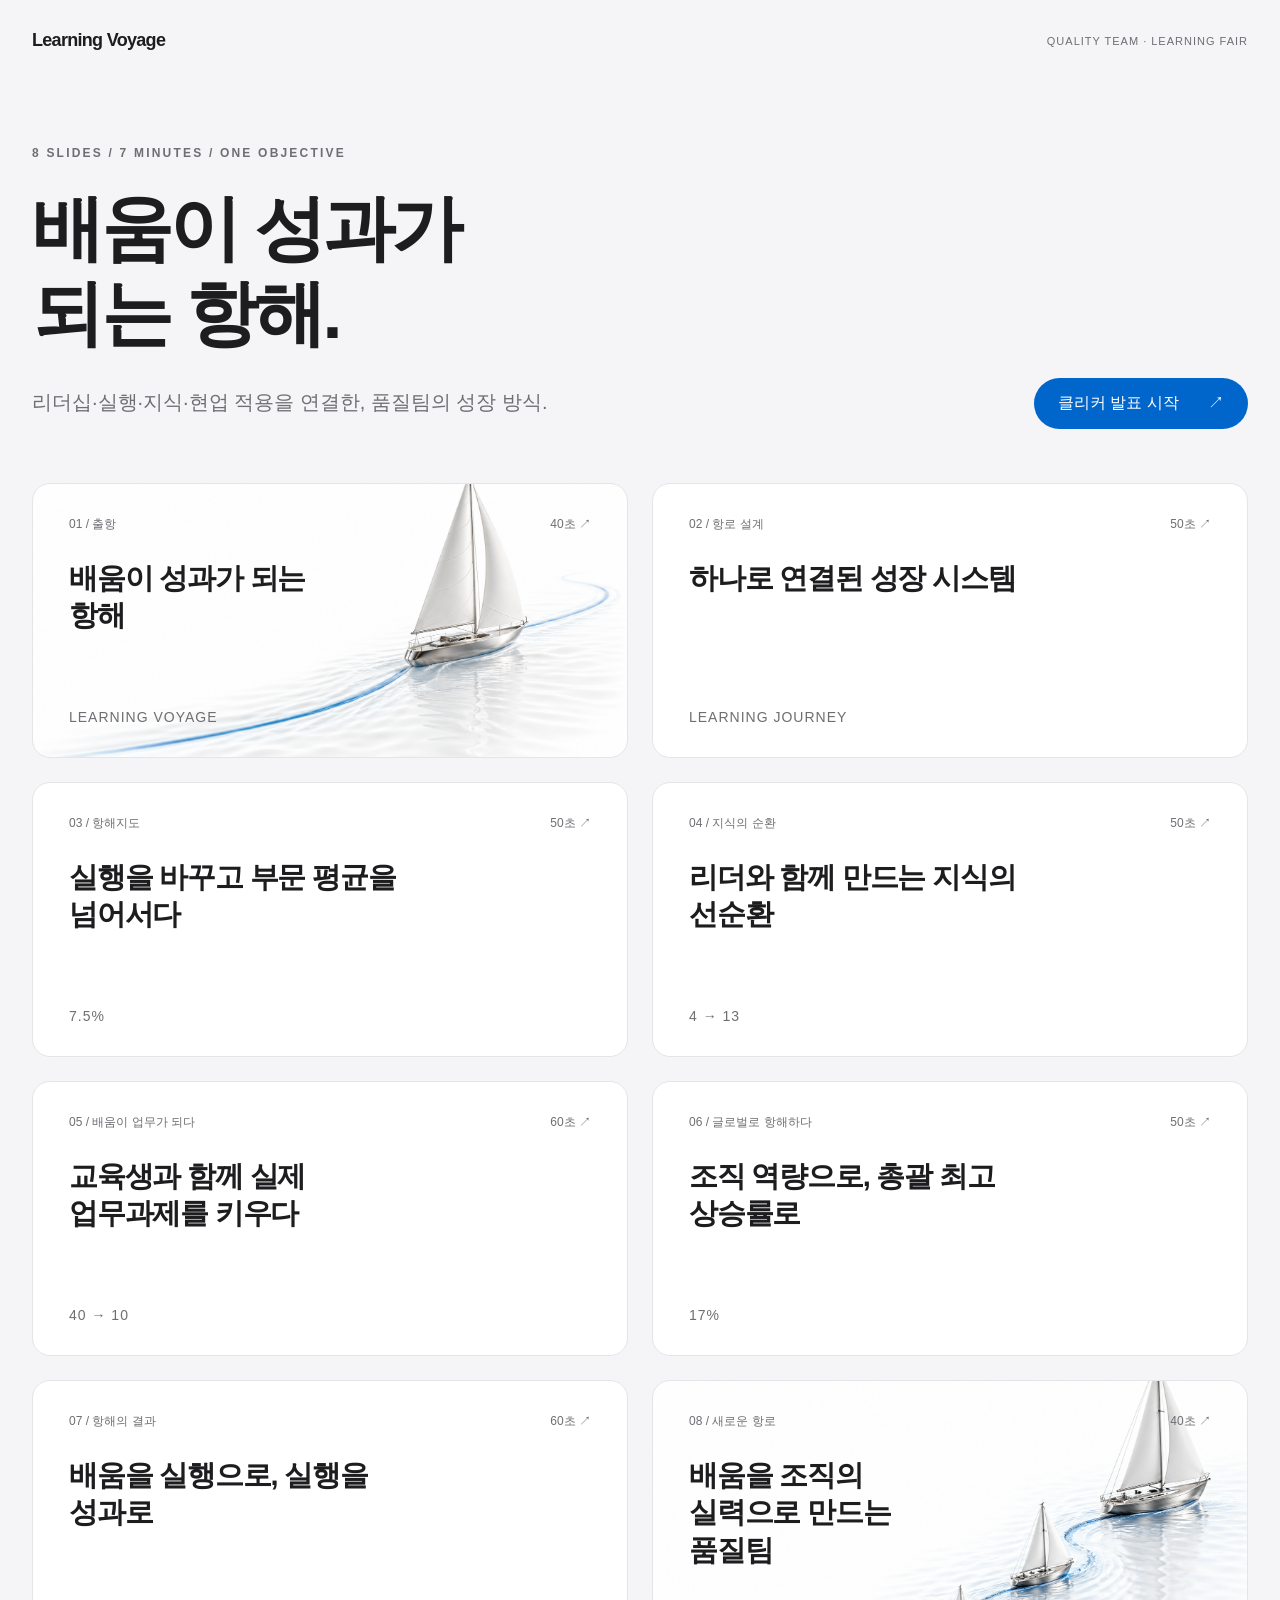
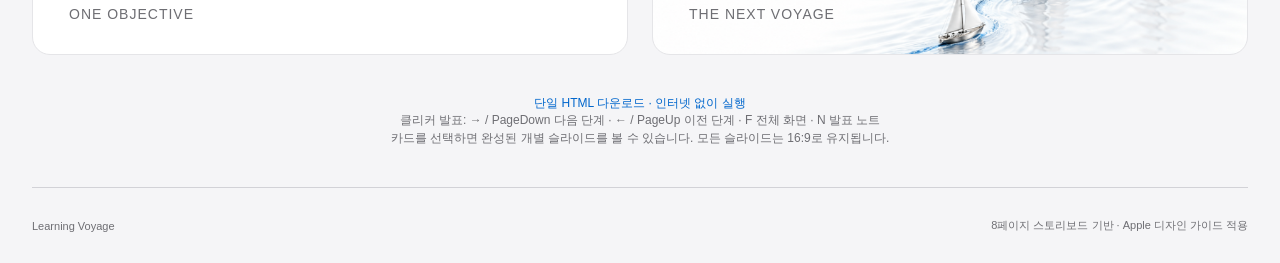
==== commit 8617c122: "Export a self-contained offline HTML presentation with internal contents" ====
--- a/index.html
+++ b/index.html
@@ -1 +1 @@
-<!doctype html><html lang="ko"><head><meta charset="utf-8"><meta name="viewport" content="width=device-width,initial-scale=1"><title>Learning Voyage — 러닝페어</title><link rel="stylesheet" href="assets/style.css"></head><body class="overview"><header><a href="index.html">Learning Voyage</a><span>QUALITY TEAM · LEARNING FAIR</span></header><main><p class="eyebrow">8 SLIDES / 7 MINUTES / ONE OBJECTIVE</p><h1>배움이 성과가<br>되는 항해.</h1><div class="overview-intro"><p>리더십·실행·지식·현업 적용을 연결한, 품질팀의 성장 방식.</p><a class="start" href="present.html">클리커 발표 시작 <span>↗</span></a></div><div class="overview-grid"><a class="overview-card light hero-card" href="slide-01.html"><div><span>01 / 출항</span><span>40초 ↗</span></div><h2>배움이 성과가 되는 항해</h2><span class="card-caption">LEARNING VOYAGE</span></a><a class="overview-card light" href="slide-02.html"><div><span>02 / 항로 설계</span><span>50초 ↗</span></div><h2>하나로 연결된 성장 시스템</h2><span class="card-caption">LEARNING JOURNEY</span></a><a class="overview-card light" href="slide-03.html"><div><span>03 / 항해지도</span><span>50초 ↗</span></div><h2>실행을 바꾸고 부문 평균을 넘어서다</h2><span class="card-caption">7.5%</span></a><a class="overview-card light" href="slide-04.html"><div><span>04 / 지식의 순환</span><span>50초 ↗</span></div><h2>리더와 함께 만드는 지식의 선순환</h2><span class="card-caption">4 → 13</span></a><a class="overview-card light" href="slide-05.html"><div><span>05 / 배움이 업무가 되다</span><span>60초 ↗</span></div><h2>교육생과 함께 실제 업무과제를 키우다</h2><span class="card-caption">40 → 10</span></a><a class="overview-card light" href="slide-06.html"><div><span>06 / 글로벌로 항해하다</span><span>50초 ↗</span></div><h2>조직 역량으로, 총괄 최고 상승률로</h2><span class="card-caption">17%</span></a><a class="overview-card light" href="slide-07.html"><div><span>07 / 항해의 결과</span><span>60초 ↗</span></div><h2>배움을 실행으로, 실행을 성과로</h2><span class="card-caption">ONE OBJECTIVE</span></a><a class="overview-card light fleet-card" href="slide-08.html"><div><span>08 / 새로운 항로</span><span>40초 ↗</span></div><h2>배움을 조직의 실력으로 만드는 품질팀</h2><span class="card-caption">THE NEXT VOYAGE</span></a></div><p class="help">클리커 발표: → / PageDown 다음 단계 · ← / PageUp 이전 단계 · F 전체 화면 · N 발표 노트<br>카드를 선택하면 완성된 개별 슬라이드를 볼 수 있습니다. 모든 슬라이드는 16:9로 유지됩니다.</p></main><footer>Learning Voyage <span>8페이지 스토리보드 기반 · Apple 디자인 가이드 적용</span></footer></body></html>+<!doctype html><html lang="ko"><head><meta charset="utf-8"><meta name="viewport" content="width=device-width,initial-scale=1"><title>Learning Voyage — 러닝페어</title><link rel="stylesheet" href="assets/style.css"></head><body class="overview"><header><a href="index.html">Learning Voyage</a><span>QUALITY TEAM · LEARNING FAIR</span></header><main><p class="eyebrow">8 SLIDES / 7 MINUTES / ONE OBJECTIVE</p><h1>배움이 성과가<br>되는 항해.</h1><div class="overview-intro"><p>리더십·실행·지식·현업 적용을 연결한, 품질팀의 성장 방식.</p><a class="start" href="present.html">클리커 발표 시작 <span>↗</span></a></div><div class="overview-grid"><a class="overview-card light hero-card" href="slide-01.html"><div><span>01 / 출항</span><span>40초 ↗</span></div><h2>배움이 성과가 되는 항해</h2><span class="card-caption">LEARNING VOYAGE</span></a><a class="overview-card light" href="slide-02.html"><div><span>02 / 항로 설계</span><span>50초 ↗</span></div><h2>하나로 연결된 성장 시스템</h2><span class="card-caption">LEARNING JOURNEY</span></a><a class="overview-card light" href="slide-03.html"><div><span>03 / 항해지도</span><span>50초 ↗</span></div><h2>실행을 바꾸고 부문 평균을 넘어서다</h2><span class="card-caption">7.5%</span></a><a class="overview-card light" href="slide-04.html"><div><span>04 / 지식의 순환</span><span>50초 ↗</span></div><h2>리더와 함께 만드는 지식의 선순환</h2><span class="card-caption">4 → 13</span></a><a class="overview-card light" href="slide-05.html"><div><span>05 / 배움이 업무가 되다</span><span>60초 ↗</span></div><h2>교육생과 함께 실제 업무과제를 키우다</h2><span class="card-caption">40 → 10</span></a><a class="overview-card light" href="slide-06.html"><div><span>06 / 글로벌로 항해하다</span><span>50초 ↗</span></div><h2>조직 역량으로, 총괄 최고 상승률로</h2><span class="card-caption">17%</span></a><a class="overview-card light" href="slide-07.html"><div><span>07 / 항해의 결과</span><span>60초 ↗</span></div><h2>배움을 실행으로, 실행을 성과로</h2><span class="card-caption">ONE OBJECTIVE</span></a><a class="overview-card light fleet-card" href="slide-08.html"><div><span>08 / 새로운 항로</span><span>40초 ↗</span></div><h2>배움을 조직의 실력으로 만드는 품질팀</h2><span class="card-caption">THE NEXT VOYAGE</span></a></div><p class="help"><a href="Learning-Voyage.html" download="Learning-Voyage.html" style="color:var(--blue)">단일 HTML 다운로드 · 인터넷 없이 실행</a><br>클리커 발표: → / PageDown 다음 단계 · ← / PageUp 이전 단계 · F 전체 화면 · N 발표 노트<br>카드를 선택하면 완성된 개별 슬라이드를 볼 수 있습니다. 모든 슬라이드는 16:9로 유지됩니다.</p></main><footer>Learning Voyage <span>8페이지 스토리보드 기반 · Apple 디자인 가이드 적용</span></footer></body></html>
